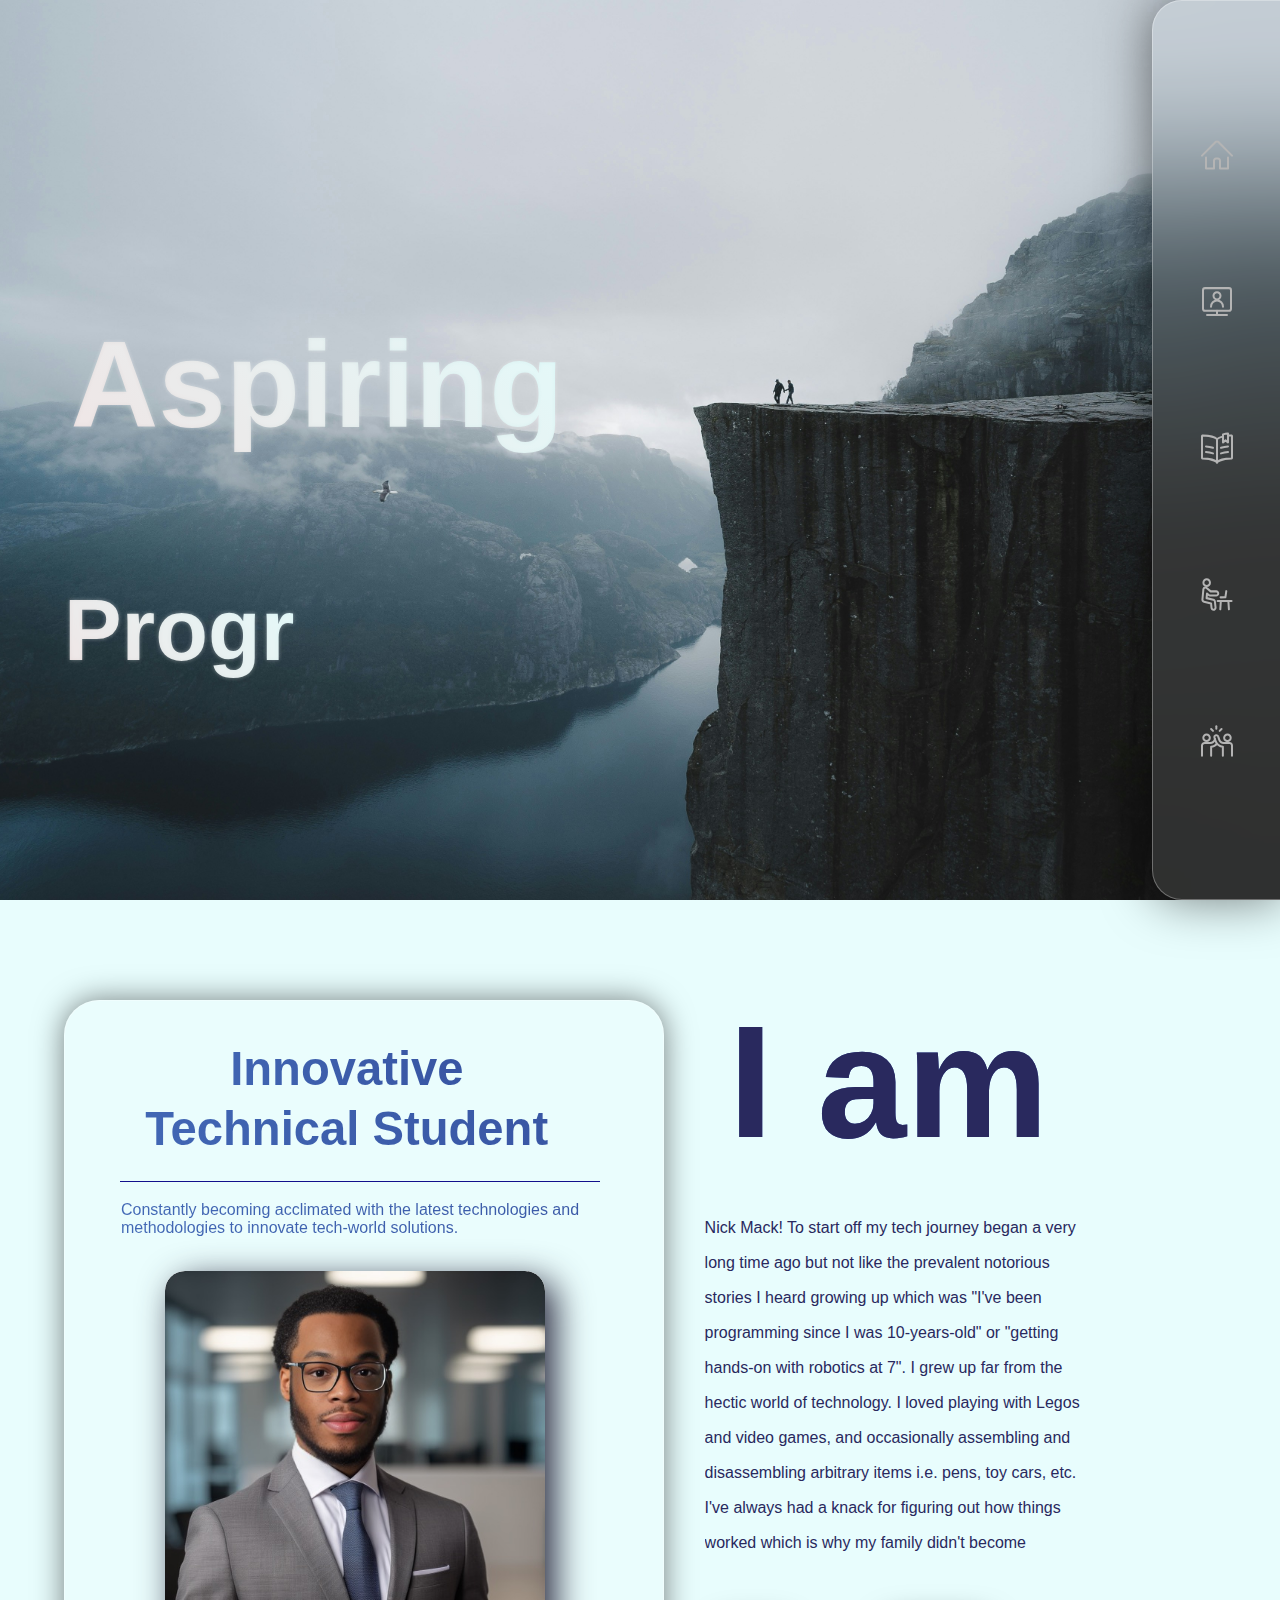
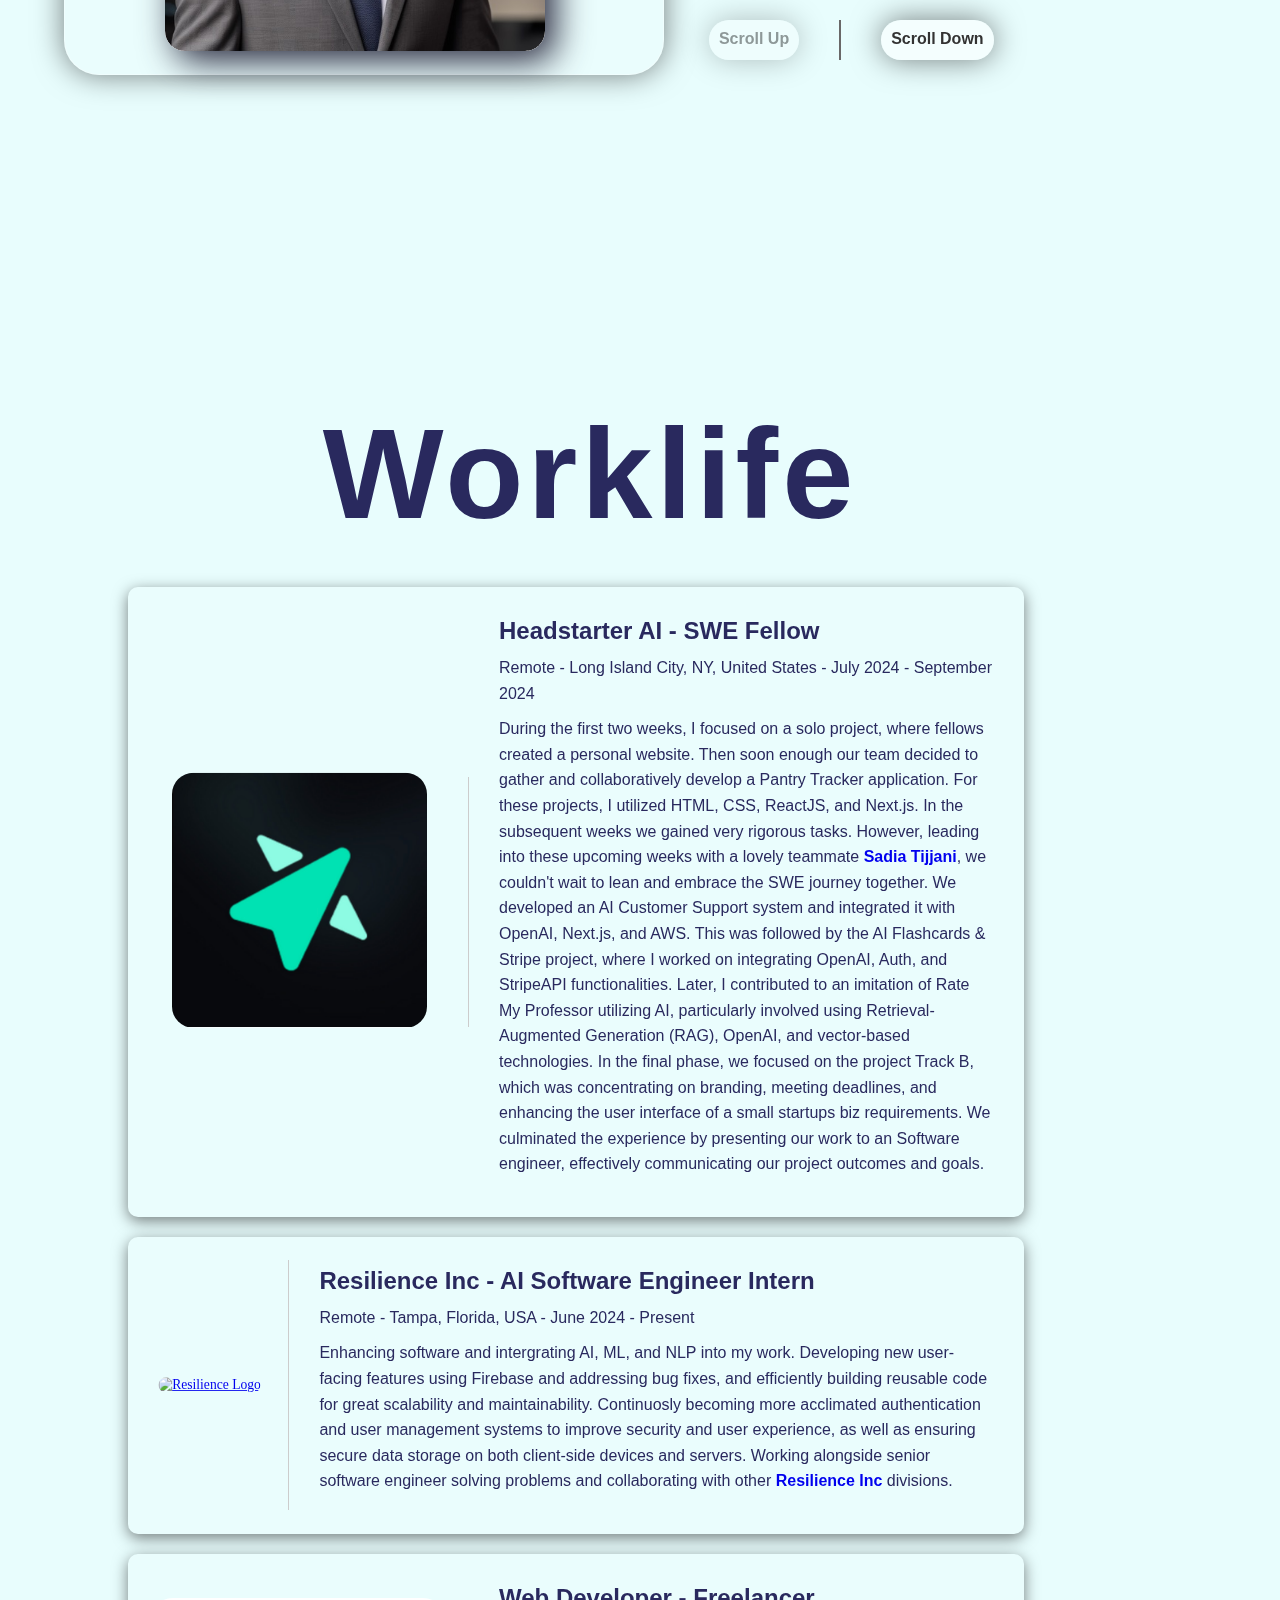
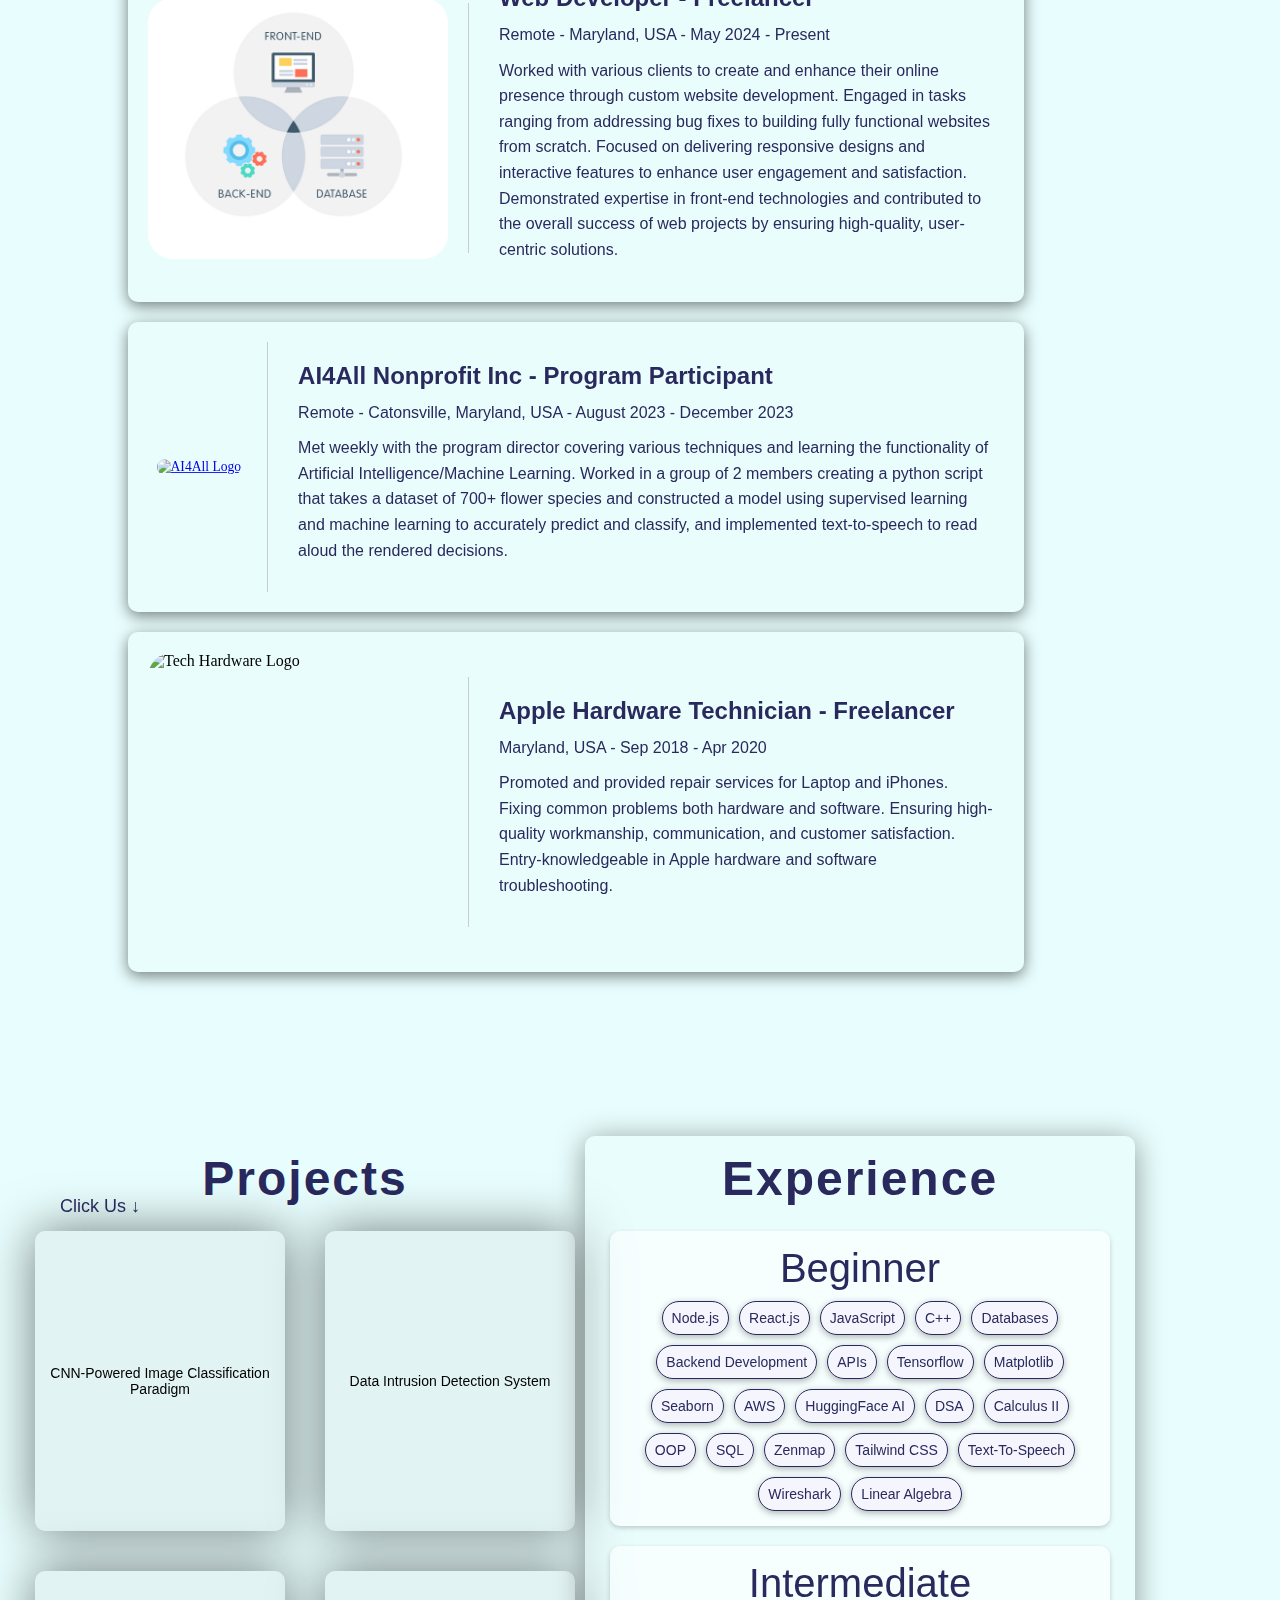
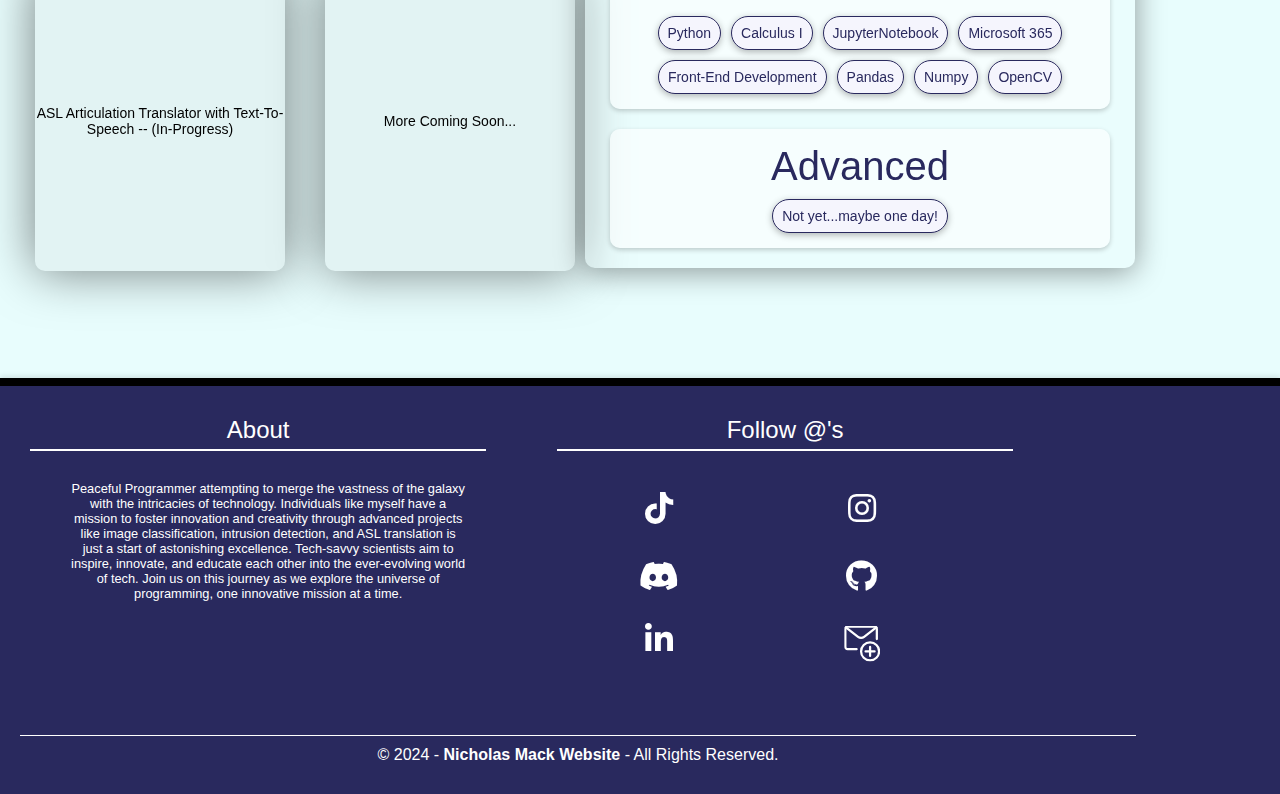
==== index.html @ 3bcc301d "Update index.html" ====
<!DOCTYPE html>
<html lang="en">
<head>
    <meta charset="UTF-8">
    <link rel="stylesheet" href="main.css">
    <link rel="stylesheet" href="https://cdnjs.cloudflare.com/ajax/libs/font-awesome/5.15.4/css/all.min.css">
    <title>Title</title>
</head>

<body>
<section class="sidebar">
    <div class="icon-container">
        <a href="#Sector-1">
            <img class="icon icon1" src="ImportIMGS/icons/Streamline-House.svg" alt="Home">
            <span class="icon-text">Home</span>
        </a>
    </div>
    <div class="icon-container">
        <a href="#Sector-2">
            <img class="icon icon1" src="ImportIMGS/icons/Streamline-About.svg" alt="About Me">
            <span class="icon-text">About Me</span>
        </a>
    </div>
    <div class="icon-container">
        <a href="#Sector-3">
            <img class="icon icon2" src="ImportIMGS/icons/Streamline-OpenBook.svg" alt="Worklife">
            <span class="icon-text">Worklife</span>
        </a>
    </div>
    <div class="icon-container">
        <a href="#Sector-4">
            <img class="icon icon3" src="ImportIMGS/icons/Streamline-Projects.svg" alt="Projects/Xperience">
            <span class="icon-text">Projects/Xperience</span>
        </a>
    </div>
    <div class="icon-container">
        <a href="#about-section">
            <img class="icon icon4" src="ImportIMGS/icons/Streamline-Workflow.svg" alt="Contact">
            <span class="icon-text">Contact</span>
        </a>
    </div>
</section>

<section id="Sector-1" class="sections">
    <p id="main-title-1">Aspiring</p>
    <div id="main-title">
        <p id="main-title-2"></p> <!-- Typing effect will be applied here -->
    </div>
</section>

<section id="Sector-2" class="sections">
    <div id="intro-content" class="content-part">
        <p id="intro-title" class="section-text">Innovative</p>
        <p id="sub-title" class="section-text">Technical Student</p>
        <div id="separator-line" class="separating"></div>
        <p id="intro-description" class="section-text">
            Constantly becoming acclimated with the latest technologies and methodologies to innovate tech-world solutions.
        </p>
        <div id="profile-container" class="profile">
            <img id="profile-pic" src="ImportIMGS/nickmack.jpeg" alt="Nick Mack">
            <p id="profile-note" class="profile-note">A sweetheart ☺️</p>
        </div>
    </div>

    <div id="personal-info" class="content-part">
        <p id="personal-intro" class="section-text">I am</p>
        <style>
            #adri { text-decoration: none; font-weight: bold }
        </style>
        <p id="detailedinfo" class="section-text">
            Nick Mack! To start off my tech journey began a very long time ago but not like
            the prevalent notorious stories I heard growing up which was "I've been programming since I was 10-years-old"
            or "getting hands-on with robotics at 7". I grew up far from the hectic world of technology. I loved playing with Legos and
            video games, and occasionally assembling and disassembling arbitrary items i.e. pens, toy cars, etc. I've always had a knack for
            figuring out how things worked which is why my family didn't become surprised as I chose to pursue this route. Especially
            cars, but never really considered pursuing a field that required immense brainpower.

            In addition to growing up, I preferred staying out of the spotlight. Life wasn't particularly hard, but being an outlier in society
            made me a target for occasional bullying, which definitely caused me to get further and further into this rabbit hole kind of.
            I definitely avoided public speaking and leadership roles as those are the biggest two I'm working myself through. Moreover, with that
            occurring, it didn't me but just find more comfort in staying unnoticed. This tendency to avoid uncomfortable situations hindered growth
            and kept me from speaking up.

            As I entered college, I found myself unsure of what major to choose. Soooo, I decided to test the waters with different stem fields and eventually
            stumbling upon a Computer Science class. The moment I saw coding, I was weirdly reminded of building with Legos and noticed how connected I was
            instead of boredom. The only difference was that instead of physical blocks, I was now working with lines of code in an IDE or terminal.
            It was like constructing intricate structures, but in a digital world.

            The more I delved into Computer Science, the more I just genuinely enjoyed it. However, I knew the fun wouldn't last forever. Immersing myself in this
            new environment meant preparing to be uncomfortable, surrounded by incredibly smart individuals and grappling with concepts I never thought I'd encounter.
            These topics were some of the hardest he had ever faced. About a year into my college journey, I met <a id="adri" href="https://www.linkedin.com/in/adrienbaumert/" target="_blank">Adrien Baumert</a>, a significant influence
            on my path. From the first day we met, he noticed my extremely doubtful way of thinking towards myself and helped me reform in the right direction. Adrien encouraged
            me to overcome my self-doubt, dismiss bad assumptions, and avoid dwelling on "what-ifs." One of Adrien's suggestions was for me to get on LinkedIn, as he knew that community would be heart-warming and welcoming to an
            individual of this background. Before this suggestion, I had barely heard of LinkedIn and had no interest in it. Adrien made him realize the importance of networking and connecting with others, both inside and outside the industry, for incredible
            opportunities and growth. I began to understand the value of stepping out of a comfort zone, realizing that being in uncomfortable situations, not always being the smartest one in the room, struggling with difficult concepts, and dealing with failure
            were all part of the journey, and soon enough I've learned to embrace these challenges instead of embarrassing them.

        </p>

        <div class="scroll-controls">
            <p id="scroll-up-control" class="scroll-indicator">Scroll Up</p>
            <div class="scroll-separator"></div>
            <p id="scroll-down-control" class="scroll-indicator">Scroll Down</p>
        </div>
    </div>
</section>

<section id="Sector-3" class="sections">
    <div class="work-subtitle">
        <h2>Worklife</h2>
    </div>
    <div class="experience-container">
        <div class="experience-item">
            <a href="https://www.linkedin.com/company/headstarterai/mycompany/" target="_blank"><img width="300" height="300" src="ImportIMGS/hsai.png" alt="Headstarter Logo" class="experience-image"></a>
            <div class="separator-line"></div>
            <div class="experience-details">
                <style>
                    #hsai-team { text-decoration: none; font-weight: bold; }
                    #resinc { text-decoration: none; font-weight: bold }
                </style>
                <h2>Headstarter AI - SWE Fellow</h2>
                <p><strong>Remote - Long Island City, NY, United States - July 2024 - September 2024</strong></p>
                <!--<p>As a Software Engineering fellow @ Headstarter AI, over 5 weeks (July 2024 - Sept 2024), I will be working on five AI related projects, aiming to scale up to great depths with my final project which is taking a small startup's current background and build it using biz requirements. This SWE opportunity enhanced my vision and potential, my very own personal brand, various interview prep skills, and importance of network and collaboration.</p>-->
                <p>During the first two weeks, I focused on a solo project, where fellows created a personal website. Then soon enough our team decided to gather and collaboratively develop a Pantry Tracker application. For these projects, I utilized HTML, CSS, ReactJS, and Next.js.
                    In the subsequent weeks we gained very rigorous tasks. However, leading into these upcoming weeks with a lovely teammate <a id="hsai-team"href="https://www.linkedin.com/in/sadiatijjani/" target="_blank">Sadia Tijjani</a>, we couldn't wait to lean and embrace the SWE journey together. We developed an AI Customer Support system and integrated it with OpenAI, Next.js, and AWS. This was followed by the AI Flashcards & Stripe project, where I worked on integrating OpenAI, Auth, and StripeAPI functionalities.
                    Later, I contributed to an imitation of Rate My Professor utilizing AI, particularly involved using Retrieval-Augmented Generation (RAG), OpenAI, and vector-based technologies.
                    In the final phase, we focused on the project Track B, which was concentrating on branding, meeting deadlines, and enhancing the user interface of a small startups biz requirements. We culminated the experience by presenting our work to an Software engineer, effectively communicating our project outcomes and goals.</p>
            </div>
        </div>

        <div class="experience-item">
            <a href="https://www.linkedin.com/company/selprograms/mycompany/"><img width="300" height="300" src="https://media.licdn.com/dms/image/C560BAQE25j-EefCJdA/company-logo_200_200/0/1630654000904/selprograms_logo?e=2147483647&v=beta&t=3GisGUrUTJwsknGb0YM03eNC0aE_RH0K9EN7LTks5BI" alt="Resilience Logo" class="experience-image"></a>
            <div class="separator-line"></div>
            <div class="experience-details">
                <h2>Resilience Inc - AI Software Engineer Intern</h2>
                <p><strong>Remote - Tampa, Florida, USA - June 2024 - Present</strong></p>
                <p>Enhancing software and intergrating AI, ML, and NLP into my work. Developing new user-facing
                    features using Firebase and addressing bug fixes, and efficiently building reusable code for great
                    scalability and maintainability. Continuosly becoming more acclimated authentication and user management
                    systems to improve security and user experience, as well as ensuring secure data storage on both
                    client-side devices and servers. Working alongside senior software engineer solving problems and collaborating
                    with other <a id="resinc"href="https://www.linkedin.com/company/selprograms/mycompany/" target="_blank">Resilience Inc</a> divisions.
                </p>

            </div>
        </div>

        <div class="experience-item">
            <img width="300" height="300" src="ImportIMGS/backend.png" alt="Freelance Web Developer Logo" class="experience-image">
            <div class="separator-line"></div>
            <div class="experience-details">
                <h2>Web Developer - Freelancer</h2>
                <p><strong>Remote - Maryland, USA - May 2024 - Present</strong></p>
                <p>Worked with various clients to create and enhance their online presence through custom website development.
                    Engaged in tasks ranging from addressing bug fixes to building fully functional websites from scratch.
                    Focused on delivering responsive designs and interactive features to enhance user engagement and satisfaction.
                    Demonstrated expertise in front-end technologies and contributed to the overall success of web projects by ensuring
                    high-quality, user-centric solutions.
                </p>
            </div>
        </div>

        <div class="experience-item">
            <a href="https://ai-4-all.org" target="_blank"><img width="300" height="300" src="https://cdn.filestackcontent.com/resize=width:600,height:315,fit:max/quality=value:90/1tIALmlJTpab7D6jw4z8" alt="AI4All Logo" class="experience-image"></a>
            <div class="separator-line"></div>
            <div class="experience-details">
                <h2>AI4All Nonprofit Inc - Program Participant </h2>
                <p><strong>Remote - Catonsville, Maryland, USA - August 2023 - December 2023</strong></p>
                <p>Met weekly with the program director covering various techniques and learning the functionality
                    of Artificial Intelligence/Machine Learning. Worked in a group of 2 members creating a python
                    script that takes a dataset of 700+ flower species and constructed a model using supervised learning
                    and machine learning to accurately predict and classify, and implemented text-to-speech to read aloud
                    the rendered decisions.
                </p>
            </div>
        </div>

        <div class="experience-item">
            <img width="300" height="300" src="https://ih1.redbubble.net/image.5176323382.1904/raf,360x360,075,t,fafafa:ca443f4786.jpg" alt="Tech Hardware Logo" class="experience-image">
            <div class="separator-line"></div>
            <div class="experience-details">
                <h2>Apple Hardware Technician - Freelancer</h2>
                <p><strong>Maryland, USA - Sep 2018 - Apr 2020</strong></p>
                <p>Promoted and provided repair services for Laptop and iPhones. Fixing common problems both hardware and software.
                    Ensuring high-quality workmanship, communication, and customer satisfaction. Entry-knowledgeable
                    in Apple hardware and software troubleshooting.</p>
            </div>
        </div>
    </div>
</section>


<section id="Sector-4" class="sections">
    <div class="card-wrapper">
        <h1 id="h1-pro">Projects</h1>
        <div id="card-grid"></div>
    </div>

    <div class="click-me">
        <span>Click Us</span>
        <span class="arrow">↓</span>
    </div>

    <div class="Xpire-container">
        <h1 id="h1-xp">Experience</h1>
        <div class="Xpire-section" id="beginner-section">
            <h2>Beginner</h2>
            <div class="Xpire-tags">
                <div class="tag">Node.js</div>
                <div class="tag">React.js</div>
                <div class="tag">JavaScript</div>
                <div class="tag">C++</div>
                <div class="tag">Databases</div>
                <div class="tag">Backend Development</div>
                <div class="tag">APIs</div>
                <div class="tag">Tensorflow</div>
                <div class="tag">Matplotlib</div>
                <div class="tag">Seaborn</div>
                <div class="tag">AWS</div>
                <div class="tag">HuggingFace AI</div>
                <div class="tag">DSA</div>
                <div class="tag">Calculus II</div>
                <div class="tag">OOP</div>
                <div class="tag">SQL</div>
                <div class="tag">Zenmap</div>
                <div class="tag">Tailwind CSS</div>
                <div class="tag">Text-To-Speech</div>
                <div class="tag">Wireshark</div>
                <div class="tag">Linear Algebra</div>
            </div>
        </div>
        <!--<div class="divider"></div>-->
        <div class="Xpire-section" id="intermediate-section">
            <h2>Intermediate</h2>
            <div class="Xpire-tags">
                <div class="tag">Python</div>
                <div class="tag">Calculus I</div>
                <div class="tag">JupyterNotebook</div>
                <div class="tag">Microsoft 365</div>
                <div class="tag">Front-End Development</div>
                <div class="tag">Pandas</div>
                <div class="tag">Numpy</div>
                <div class="tag">OpenCV</div>



            </div>
        </div>
        <!--<div class="divider"></div>-->
        <div class="Xpire-section" id="advanced-section">
            <h2>Advanced</h2>
            <div class="Xpire-tags">
                <div class="tag">Not yet...maybe one day!</div>
            </div>
        </div>
    </div>
</section>


<footer class="footer">
    <div class="footer-content">
        <div class="footer-section">
            <h2>About</h2>
            <p id="about-section">Peaceful Programmer attempting to merge the vastness of the
                galaxy with the intricacies of technology. Individuals like myself have a mission
                to foster innovation and creativity through advanced projects like image classification,
                intrusion detection, and ASL translation is just a start of astonishing excellence.
                Tech-savvy scientists aim to inspire, innovate, and educate each other into the ever-evolving world of tech.
                Join us on this journey as we explore the universe of programming, one innovative mission
                at a time.
            </p>
        </div>

        <div class="footer-section">
            <h2>Follow @'s</h2>
            <div class="social-links">
                <a href="#"><i class="fab fa-tiktok"></i></a>
                <a href="#"><i class="fab fa-instagram"></i></a>
                <a href="#"><i class="fab fa-discord"></i></a>
                <a href="https://github.com/nicantmac" target="_blank"><i class="fab fa-github"></i></a>
                <a href="https://www.linkedin.com/in/nicholasmack972/" target="_blank"><i class="fab fa-linkedin-in"></i></a>
                <a id="mailer" href="mailto:theconventional3@gmail.com"><img src="ImportIMGS/icons/Streamline-Email.svg"></a>
            </div>
        </div>
    </div>
    <div class="footer-bottom">
        <p>&copy; 2024 - <strong>Nicholas Mack Website</strong> - All Rights Reserved.</p>
    </div>
</footer>

<script src="main.js"></script>
</body>
</html>
---- main.css ----
* {
    box-sizing: border-box;
    margin: 0;
    padding: 0;
}

html {
    scroll-behavior: smooth;
}

body {
    background: #e8fdfd; /* Background color */
}

.sidebar {
    position: fixed;
    right: -2px;
    top: 0;
    width: 130px;
    height: 100%;
    background: rgba(255, 255, 255, 0.1);
    border-top-left-radius: 30px;
    border-bottom-left-radius: 30px;
    box-shadow: 0 0 50px rgba(0, 0, 0, 0.5);
    backdrop-filter: blur(80px);
    -webkit-backdrop-filter: blur(80px);
    border: 1px solid rgba(255, 255, 255, 0.3);
    display: flex;
    flex-direction: column;
    align-items: center;
    justify-content: center;
    padding: 20px 0;
    gap: 70px;
    z-index: 10;
}

.icon-container {
    position: relative;
    width: 100%;
    display: flex;
    flex-direction: column;
    align-items: center;
    margin: 20px 0;
    cursor: pointer;
    z-index: 10;

}

.icon {
    width: 1.35em; /* Increased size of the icons */
    font-size: 24px;
    transition: transform 0.3s;
    z-index: 10;
    filter: invert(100%) sepia(0%) saturate(0%) hue-rotate(180deg) brightness(70%) contrast(102%);
}

.icon-text {
    position: absolute;
    top: 100%;
    left: 50%;
    transform: translateX(-50%);
    font-size: 0.9em;
    color: #c9bebe;
    font-family: "Avenir Next", sans-serif;
    opacity: 0;
    visibility: hidden;
    transition: opacity 0.3s, visibility 0.3s, transform 0.3s;
    z-index: 10;

}

.icon-container:hover .icon {
    transform: translateY(-10px);
    z-index: 10;
}

.icon-container:hover .icon-text {
    opacity: 1;
    z-index: 10;
    visibility: visible;
    transform: translateX(-50%) translateY(10px);
    text-shadow: 0 0 10px white;
}

#Sector-1 {
    background: url('ImportIMGS/valdemaras-d-khbjgGAerPU-unsplash.jpg') no-repeat center center/cover;
    height: 100vh;
    position: relative;
    z-index: -2;
}

#main-title {
    display: flex;
    flex-direction: column;
    align-items: flex-start; /* Align items to the left */
    position: absolute;
    top: 70%; /* Position to the middle of the screen vertically */
    left: 5%; /* Position near the left side of the screen */
    transform: translateY(-50%); /* Adjust to center vertically */
}

#main-title-1 {
    font-size: calc(7vw + 2em); /* Adjust font size for responsiveness */
    position: absolute;
    left: 5.5%;
    top: 35%;
}

#main-title-2 {
    font-size: calc(5.5vw + 1em); /* Adjust font size for responsiveness */
}

#main-title-1, #main-title-2 {
    display: grid;
    justify-content: center;
    align-items: center;
    font-family: "Avenir Next", sans-serif;
    font-weight: bolder;
    text-shadow: 0 0 4px rgba(255, 255, 255, 0.2), 0 0 4px rgba(255, 255, 255, 0.2);
    background: linear-gradient(45deg, #e7d8d8, #d5f8f8);
    -webkit-background-clip: text;
    color: transparent;
}

@media (max-width: 768px) {
    #main-title-1 {
        font-size: calc(3.5vw + 1.5em); /* Adjust font size for responsiveness */
    }

    #main-title-2 {
        font-size: calc(2vw + 0.8em); /* Adjust font size for responsiveness */
    }
}

@media (max-width: 480px) {
    #main-title-1 {
        font-size: calc(3vw + 1em); /* Adjust font size for responsiveness */
    }

    #main-title-2 {
        font-size: calc(1.5vw + 0.6em); /* Adjust font size for responsiveness */
    }
}





#Sector-2 {
    position: relative;
    height: 100vh;
    margin-bottom: 80px;
}

#intro-content {
    position: absolute;
    width: 600px;
    height: 675px;
    top: 100px;
    left: 5%;
    background: rgba(255, 255, 255, 0.1);
    border-radius: 35px;
    box-shadow: 0 0 30px rgba(0, 0, 0, 0.5);
    backdrop-filter: blur(10px);
    -webkit-backdrop-filter: blur(10px);
    border: 1px solid rgba(255, 255, 255, 0.3);
    color: #333;
    z-index: 4;
}

.content-part {
    position: relative;
}

.section-text {
    font-family: 'Avenir Next', sans-serif;
}

#intro-title, #sub-title, #intro-description, #personal-intro {
    background: linear-gradient(75deg, #436ab7, #0e0657);
    -webkit-background-clip: text;
    color: transparent;
    background-size: 600% 600%;
    animation: gradientAnimation 2s infinite alternate-reverse;
}

#intro-title {
    position: absolute;
    left: 3.5em;
    top: 40px;
    font-size: 2.95em;
    font-weight: bold;
    z-index: 7;
}

.separating {
    position: absolute;
    height: 1px;
    background-color: #12108c;
    border: none;
    margin: 20px 0;
    top: 160px;
    left: 55px;
    width: 480px;
}

#sub-title {
    position: absolute;
    left: 1.7em;
    top: 100px;
    font-size: 2.95em;
    font-weight: bold;
    z-index: 7;
}

#intro-description {
    position: absolute;
    left: 3.5em;
    top: 200px;
    width: 500px;
    font-size: 1em;
    font-weight: normal;
    z-index: 7;
}

@keyframes gradientAnimation {
    0% { background-position: 0% 50%; }
    50% { background-position: 100% 50%; }
    100% { background-position: 0% 50%; }
}

#profile-container {
    position: absolute;
    top: 280px;
    left: 100px;
    width: 380px;
    height: 380px;
    z-index: 7;
    border-radius: 20px;
    transform: translateY(-10px);
    box-shadow: 10px 10px 35px rgb(40, 40, 61);
    background-color: #f0f0f0;
    overflow: hidden;
}

#profile-pic {
    width: 100%;
    height: 100%;
    border-radius: 20px;
}

#profile-note {
    position: absolute;
    bottom: -60px;
    left: 50px;
    width: 90px;
    z-index: 8;
    font-size: .50em;
    font-family: "Avenir Next", sans-serif;
    transition: bottom 0.3s ease;
    border-radius: 30px;
    color: black;
    text-shadow: 0 0 10px ghostwhite;
    background-color: rgba(255, 255, 255, 0.4);
    padding: 10px;
}

#profile-container:hover #profile-note {
    bottom: 50px;
}

.typing-text {
    font-size: 2em;
    color: #333;
}

#personal-info {
    position: relative;
    top: 90px;
    right: 13%;
}

#personal-intro {
    position: absolute;
    top: 0px;
    right: 65px;
    font-weight: bolder;
    font-family: "Avenir Next", sans-serif;
    font-size: 12.5vw;
    color: #29295e;
}

#detailedinfo {
    position: absolute;
    width: 30%;
    height: 28vw;
    justify-content: center;
    right: 25px;
    top: 220px;
    color: #29295e;
    line-height: 35px;
    border-radius: 5px;
    box-sizing: border-box;
    overflow-y: scroll;
}
.scroll-control {
    position: absolute;
    display: none; /* Initially hidden */
    padding: 10px;
    background-color: #29295e;
    color: #fff;
    border-radius: 5px;
    cursor: pointer;
}

.scroll-controls {
    position: absolute;
    bottom: -670px;
    right: 120px;
    display: flex;
    gap: 40px;
}

.scroll-indicator {
    padding: 10px;
    font-family: "Avenir Next", sans-serif;
    font-weight: bolder;
    background: rgba(255, 255, 255, 0.5);
    border-radius: 35px;
    box-shadow: 0 0 30px rgba(0, 0, 0, 0.5);
    backdrop-filter: blur(10px);
    color: #333;
    opacity: 0.5; /* Default faded state */
    transition: opacity 0.3s ease; /* Smooth transition for fading */
    cursor: pointer;
}

.scroll-indicator.active {
    opacity: 1; /* Fully visible when active */
}

.scroll-separator {
    width: 2px; /* Line thickness */
    height: 40px; /* Adjust based on your design */
    background-color: #696868; /* Line color */
}






/* Big Subtitle */
.work-subtitle {
    text-align: center; /* Center align the subtitle */
    margin-bottom: 40px; /* Space below the subtitle */
}

.work-subtitle h2 {
    font-size: 10vw; /* Adjust font size */
    letter-spacing: 4px;
    margin-right: 100px;
    color: #29295e; /* Subtitle color */
    font-weight: bolder; /* Make the subtitle bold */
    font-family: "Avenir Next", sans-serif; /* Font family */
    /* Remove default margin */
}

#Sector-3 {
    position: relative; /* Make sure it's relative to its normal position */
    margin-top: 200px; /* Add space from previous section, adjust as needed */
}

.experience-container {
    position: relative; /* Adjust positioning based on container needs */
    width: 80vw;
    right: 5vw;
    max-width: 1200px;
    margin: 0 auto; /* Center container */
}

.experience-item {
    display: flex;
    align-items: center;
    width: 70vw;
    margin: 20px auto; /* Center items and add spacing */
    padding: 20px;
    border-radius: 10px;
    background: rgba(255, 255, 255, 0.1); /* Frosted glass effect */
    backdrop-filter: blur(10px);
    box-shadow: 0 4px 15px rgba(0, 0, 0, 0.5);
}

.experience-image {
    height: auto;
    border-radius: 25px;
    margin-right: 20px; /* Space between image and separator line */
}

.separator-line {
    width: 1px;
    height: 250px;
    background-color: #ccc;
    margin-right: 20px; /* Space between separator line and text */
}

.experience-details {
    flex: 1;
    padding: 10px;
    color: #29295e;
}

.experience-details h2 {
    margin-top: 0;
    font-size: 24px;
    color: #29295e;
    font-weight: bolder;
    font-family: "Avenir Next", sans-serif;
}

.experience-details p {
    margin: 10px 0;
    line-height: 1.6;
    font-weight: normal;
    font-family: "Avenir Next", sans-serif;
}

.experience-details p strong {
    color: #29295e;
    font-weight: normal;
    font-family: "Avenir Next", sans-serif;
}

.experience-item a{
    transform: scale(.85)
}







/* General section styling */
#Sector-4 {
    margin-top: 9em;
    display: flex; /* Use flexbox to align child elements side by side */
    justify-content: center; /* Center horizontally */
    align-items: flex-start; /* Align items to the top */
    gap: 20px; /* Space between the sections */
    padding: 20px; /* Add padding around the section */
    background: #e8fdfd; /* Background color for the section */
}


.card-wrapper {
    position: absolute;
    left: 15px;
    max-width: 900px;
    margin: 20px 0;
    padding: 20px;
    text-align: center;
}

/* Positioning for card-wrapper heading */
.card-wrapper h1 {
    font-size: 3em;
    font-family: "Avenir Next", sans-serif;
    letter-spacing: 2px;
    position: relative;
    top: -25px; /* Adjust to move header up or down */
    margin: 0;
    color: #29295e;
}

/* Positioning for Xpire-container heading */
.Xpire-container > h1 {
    font-size: 3em;
    letter-spacing: 2px;
    font-family: "Avenir Next", sans-serif;
    position: relative;
    top: -5px; /* Adjust to move header up or down */
    margin: 0;
    color: #29295e;
}

.Xpire-section > h2 {
    font-size: 2.5em;
    font-weight: normal;
    font-family: "Avenir Next", sans-serif;
    color: #29295e;
}

h1 {
    font-weight: bold;
    font-family: "Avenir Next", sans-serif;
    font-size: 2.5em;
    margin-bottom: 20px;
    color: #333;
}

#card-grid {
    display: grid;
    grid-template-columns: repeat(2, 1fr); /* Creates a 2x2 grid */
    gap: 40px; /* Adjust gap between cards */
    justify-content: center;
    align-items: center;
}

.click-me {
    margin-left: 40px;
    margin-top: 60px;
    z-index: 100;
    display: flex;
    align-items: center;
    font-family: "Avenir Next", sans-serif;
    font-size: 18px;
    color: #29295e;
}

.arrow {
    margin-left: 5px;
    animation: upDown 5.5ms ease-in-out infinite;
}

@keyframes upDown {
    0%, 100% {
        transform: translateY(0);
    }
    50% {
        transform: translateY(-5px);
    }
}

.card-container {
    position: relative;
    width: 250px;
    height: 300px;
    perspective: 130px;
}


.card-content {
    position: absolute;
    width: 100%;
    height: 100%;
    transition: transform 0.8s;
    transform-style: preserve-3d;
    cursor: pointer;
}

.card-flipped .card-content {
    transform: translateX(10px) translateY(-4.7px) scale(1) rotateY(180deg); /* Flips the card */
}

.card-face {
    position: absolute;
    width: 100%;
    height: 100%;
    backface-visibility: hidden;
    border-radius: 10px;
    cursor: grab;
}


.card-front, .card-back {
    display: flex;
    align-items: center;
    justify-content: center;
    font-weight: normal;
    font-size: 14px;
    font-family: "Avenir Next", sans-serif;
    box-shadow: 0 0 50px rgba(0, 0, 0, 0.5);
}

.card-front {
    background: #e2f3f3;
}

.card-back {
    background: #29295e;
    color: #fff;
    transform: rotateY(180deg); /* Ensures the back is hidden initially */
    padding: 20px;
}


.Xpire-container {
    display: flex;
    position: relative;
    right: -150px;
    flex-direction: column; /* Ensures sections stack vertically */
    justify-content: center;
    align-items: center;
    background: rgba(255, 255, 255, 0.1); /* Semi-transparent background */
    width: 550px; /* Adjusted width to fit more content */
    margin: 0 auto;
    border-radius: 10px;
    padding: 20px;
    box-shadow: 0 4px 30px rgba(0, 0, 0, 0.4); /* Shadow for 3D effect */
    backdrop-filter: blur(10px); /* Frosted glass effect */
    gap: 20px; /* Space between sections */
}

.Xpire-section {
    text-align: center;
    padding: 15px;
    border-radius: 10px;
    background: rgba(255, 255, 255, 0.5); /* Semi-transparent background for each section */
    backdrop-filter: blur(5px); /* Frosted glass effect for sections */
    box-shadow: 0 2px 5px rgba(0, 0, 0, 0.2); /* Shadow for depth */
    width: 500px;

}

.Xpire-tags {
    margin-top: 10px;
    display: flex;
    flex-wrap: wrap; /* Allow tags to wrap to the next line */
    gap: 10px; /* Space between tags */
    justify-content: center; /* Center tags horizontally */
}

.tag {
    display: inline-block;
    background: rgb(245, 245, 253); /* Semi-transparent background for tags */
    border-radius: 50px;
    padding: 8px 9px;
    border: 1px solid #29295e;
    box-shadow: 0 2px 7px rgba(0, 0, 0, 0.3); /* Shadow for 3D effect */
    color: #29295e;
    font-size: 14px;
    font-weight: normal;
    font-family: "Avenir Next", sans-serif;
    backdrop-filter: blur(50px); /* Frosted glass effect for tags */
}






/* General footer styling */
.footer {
    border-top: 8px solid black;
    background-color: #29295e; /* Adjust color as needed */
    color: #fff;
    padding: 20px;
    position: relative;
    bottom: -7vw;
    width: 100%;
    text-align: center;
    box-shadow: 0 -2px 5px rgba(0, 0, 0, 0.1);
}

.footer-content {
    display: flex;
    flex-wrap: wrap;
    justify-content: space-around;
    padding-bottom: 20px;
    width: 85%;
}

.footer-section {
    flex: 1 1 200px; /* Grow and shrink, with a base width of 200px */
    margin: 10px;
}

.footer-section h2 {
    margin-top: 0;
    border-bottom: 2px solid #fff;
    padding-bottom: 5px;
    width: 90%;
    color: #fff;
    font-weight: normal;
    font-family: "Avenir Next", sans-serif;
}

#about-section {
    font-weight: lighter;
    font-family: "Avenir Next", sans-serif;
    padding-top: 20px;
    font-size: 1vw;
}

.footer-section p, .footer-section ul {
    width: 90%;
    margin: 10px;
    padding: 30px;
    list-style: none;
    font-family: "Avenir Next", sans-serif;
}

.footer-section a {
    margin-right: 50px;
    transform: scale(2);
    color: #fff;
    text-decoration: none;
    display: grid;
    grid-template-columns: repeat(2, 1fr); /* Two columns */
    gap: 20px;
}

.footer-section a:hover {
    text-decoration: underline;
}

.social-links {
    display: grid; /* Use grid layout */
    grid-template-columns: repeat(2, 1fr); /* Two columns */
    gap: 50px; /* Space between items */
    justify-content: center; /* Center the grid within the container */
    padding: 50px;
    width: 90%;
}

.social-links li {
    margin: 0; /* Remove margin to keep the layout tight */
}

.social-links a {
    display: inline-block; /* Ensure links are block-level for styling */
    transform: scale(2);
    text-decoration: none;
    color: #fff; /* Ensure text color is consistent */
    transition: all ease 0.3s;
}

/* Optional: Add hover effect for links */
.social-links a:hover {
    text-decoration: underline;
    text-shadow: 0 0 15px white;
    transform: scale(2.45);
}

#mailer {
    transform: scale(1.5) translateY(-3px);
    filter: invert(100%) sepia(0%) saturate(0%) hue-rotate(180deg) brightness(105%) contrast(102%);
}

#mailer a:hover {
    text-shadow: 0 0 55px white;
}

.footer-bottom {
    border-top: 1.5px solid white;
    padding: 10px;
    width: 90%;
    margin-top: -10px;
    font-family: "Avenir Next", sans-serif;
}
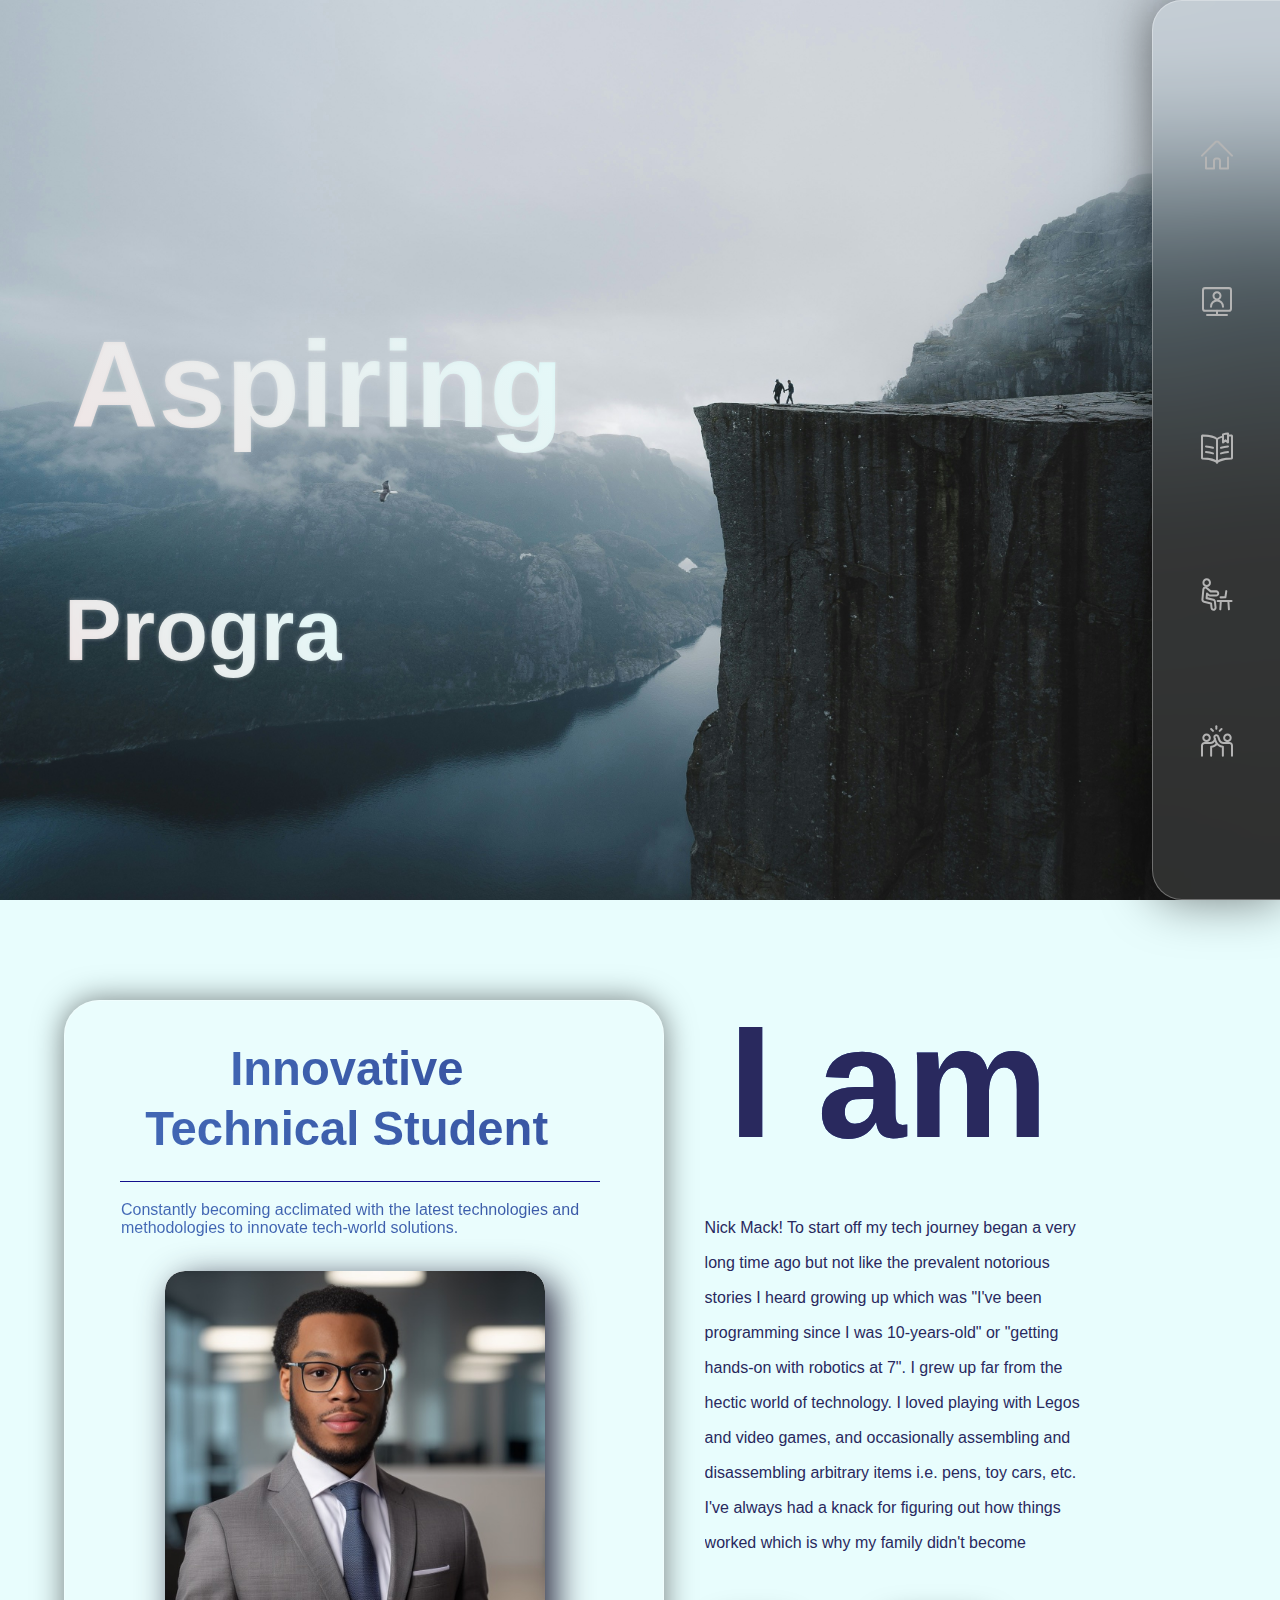
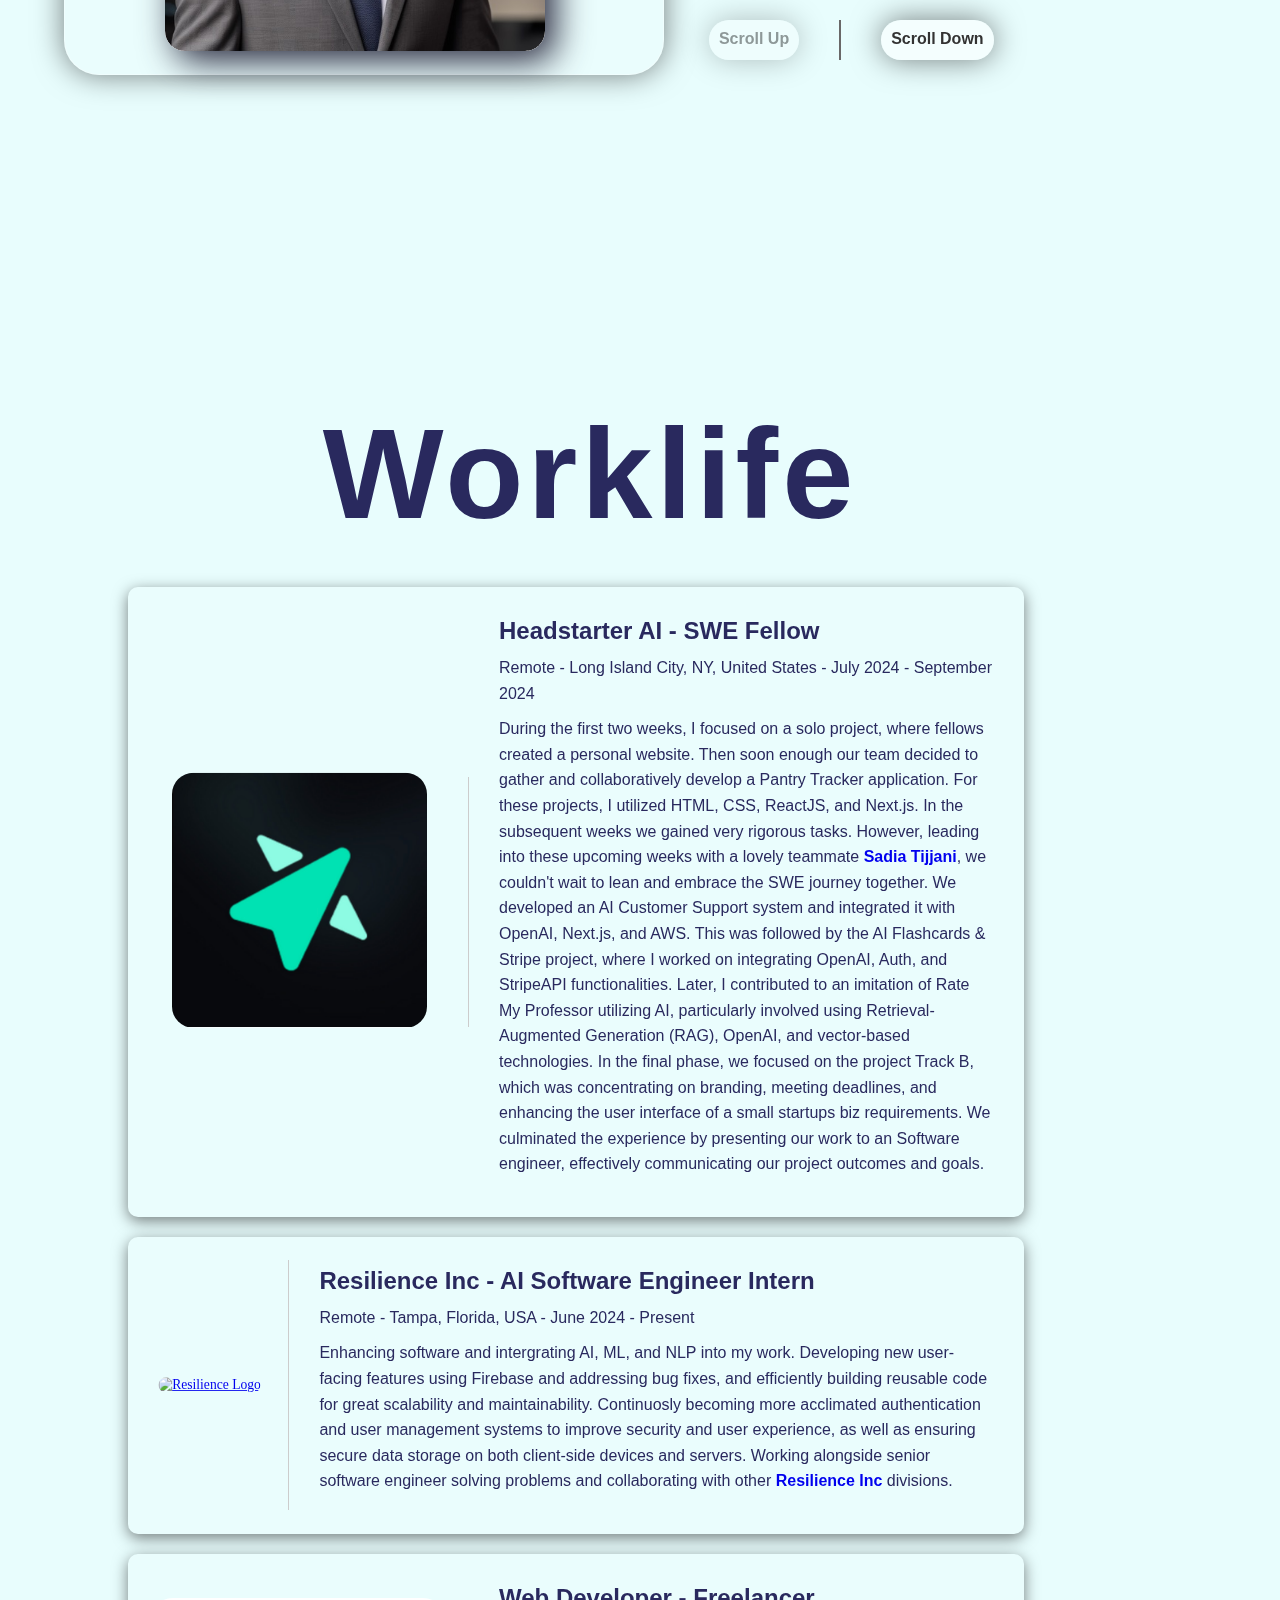
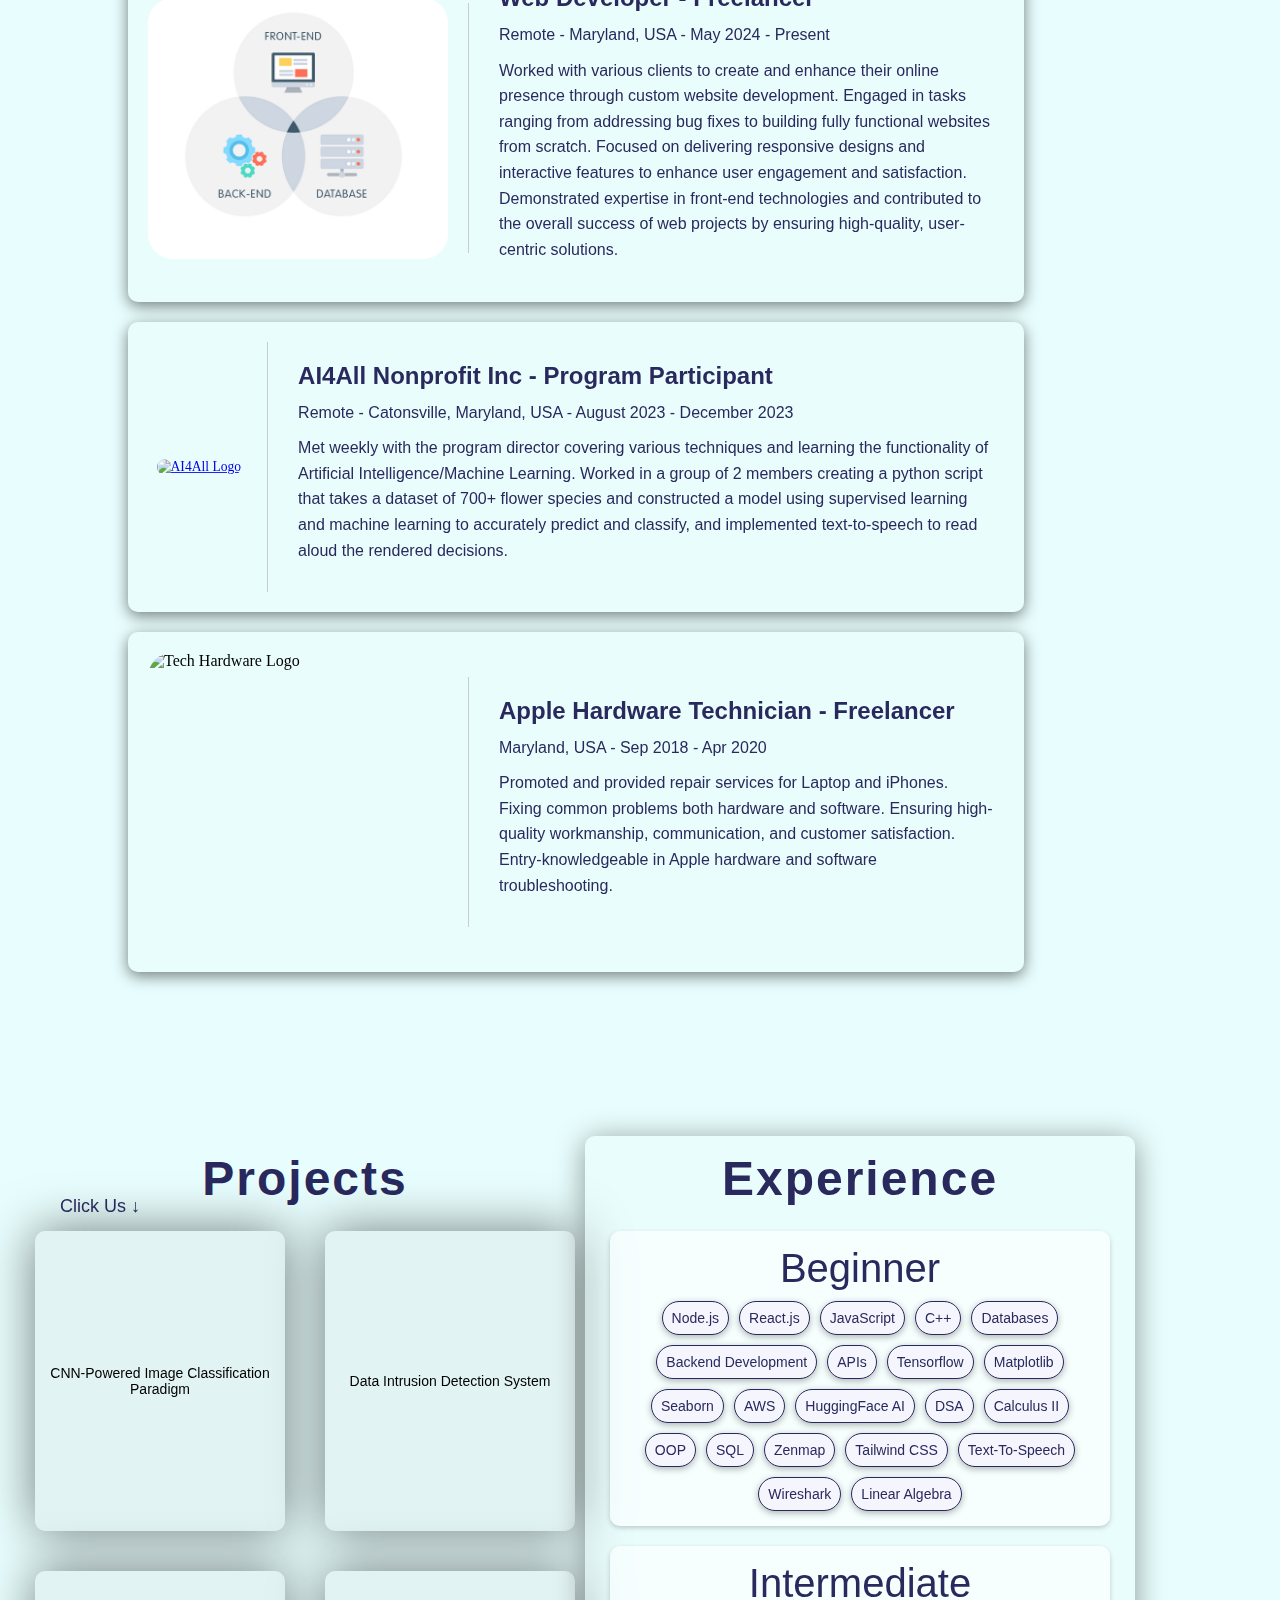
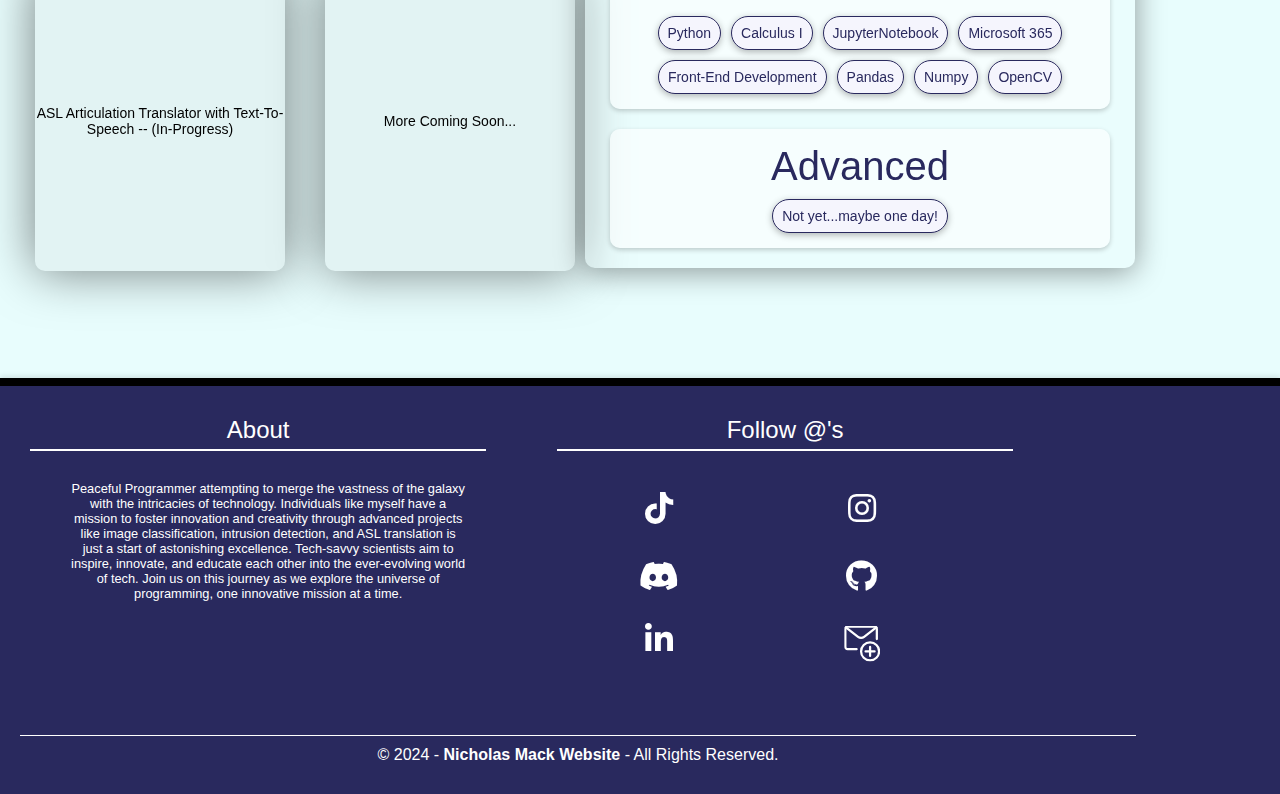
==== commit 05250555: "Update index.html" ====
--- a/index.html
+++ b/index.html
@@ -3,6 +3,7 @@
 <head>
     <meta charset="UTF-8">
     <link rel="stylesheet" href="main.css">
+    <link rel="icon" href="Unknown_pic.png" type="image/x-icon">
     <link rel="stylesheet" href="https://cdnjs.cloudflare.com/ajax/libs/font-awesome/5.15.4/css/all.min.css">
     <title>Title</title>
 </head>
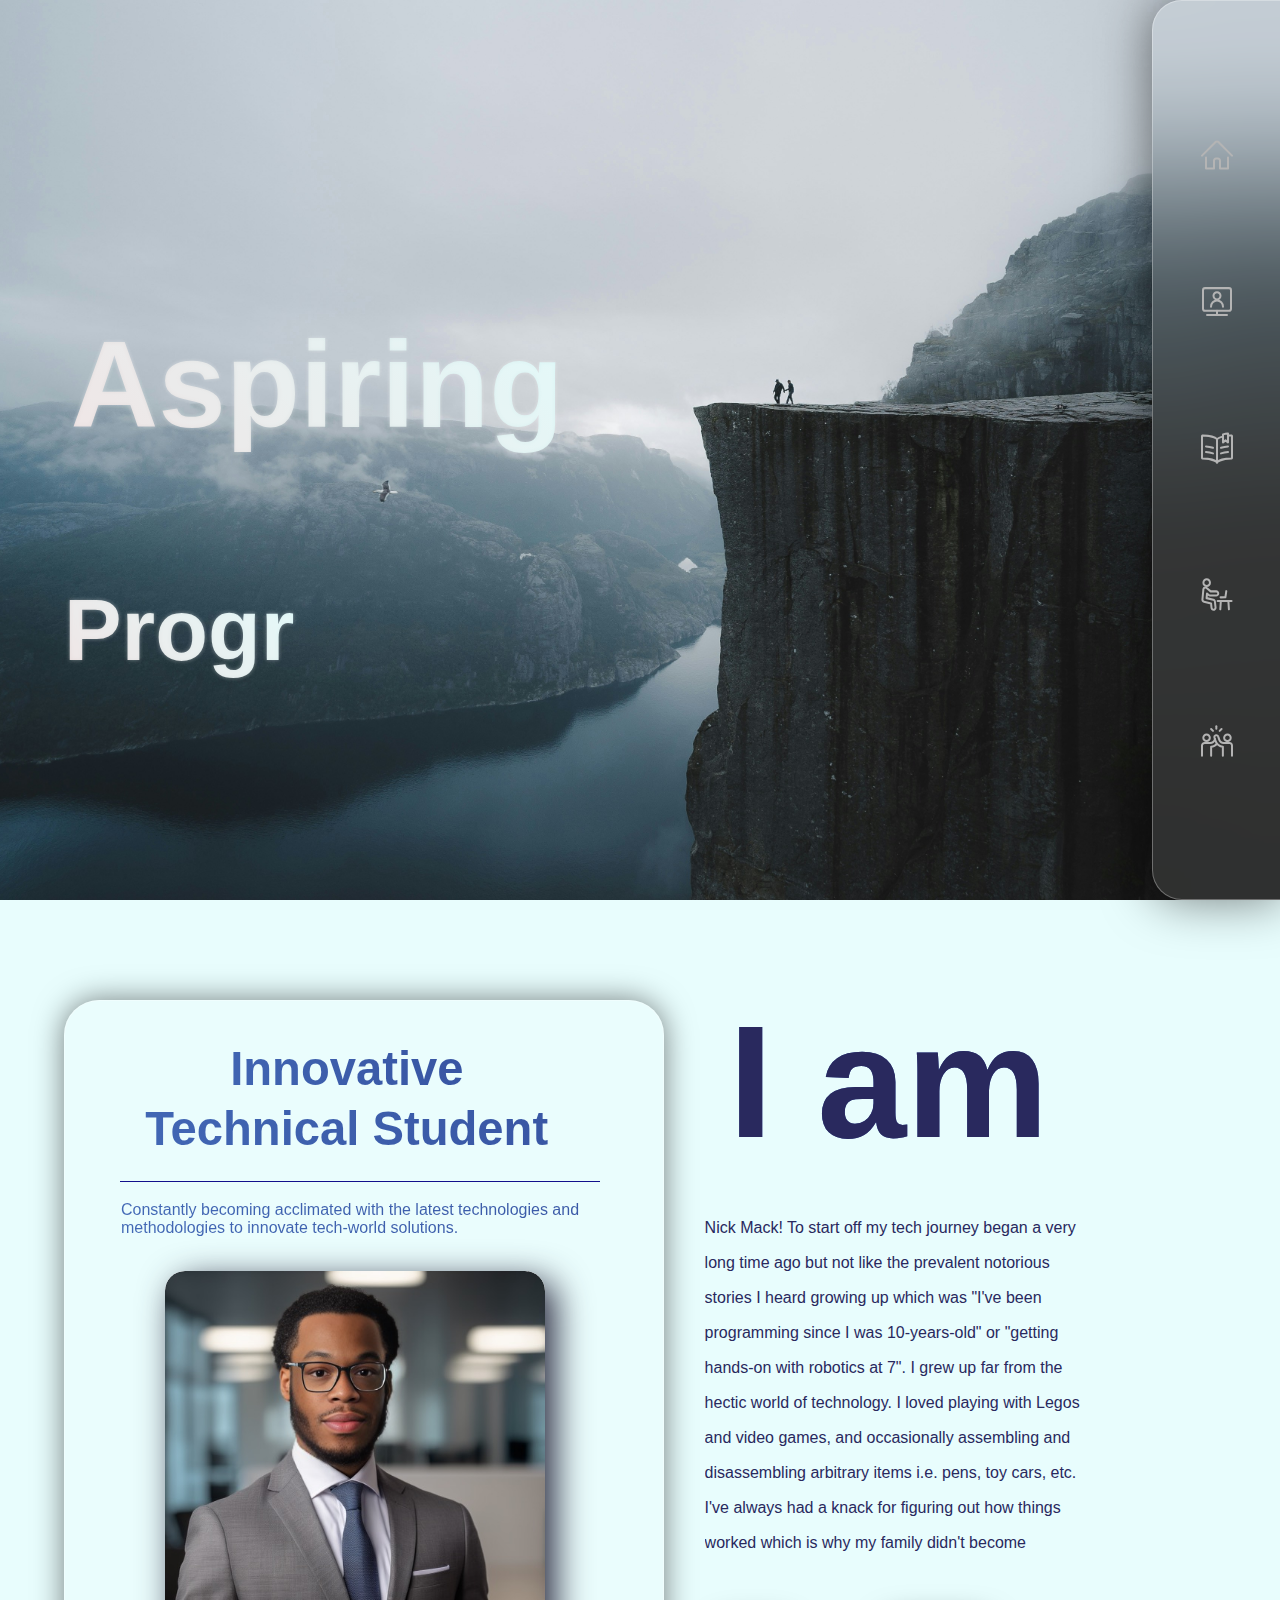
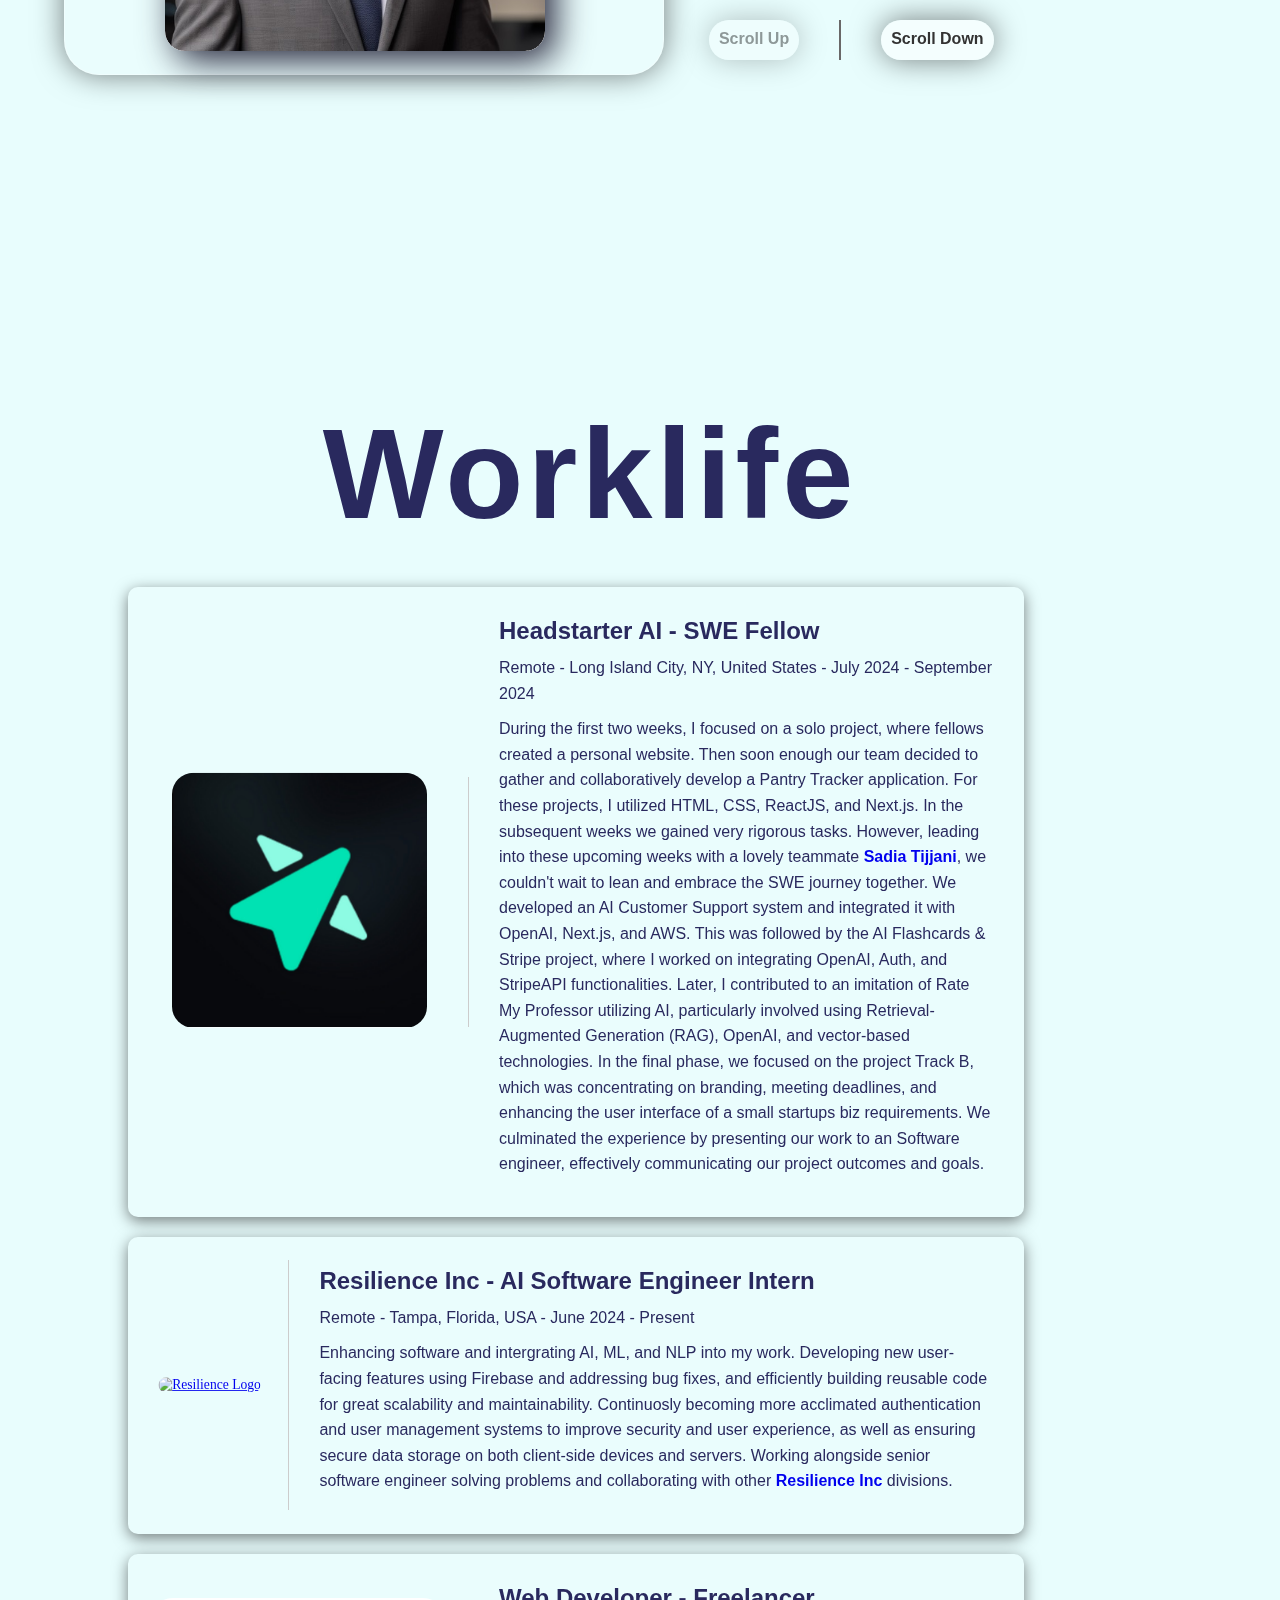
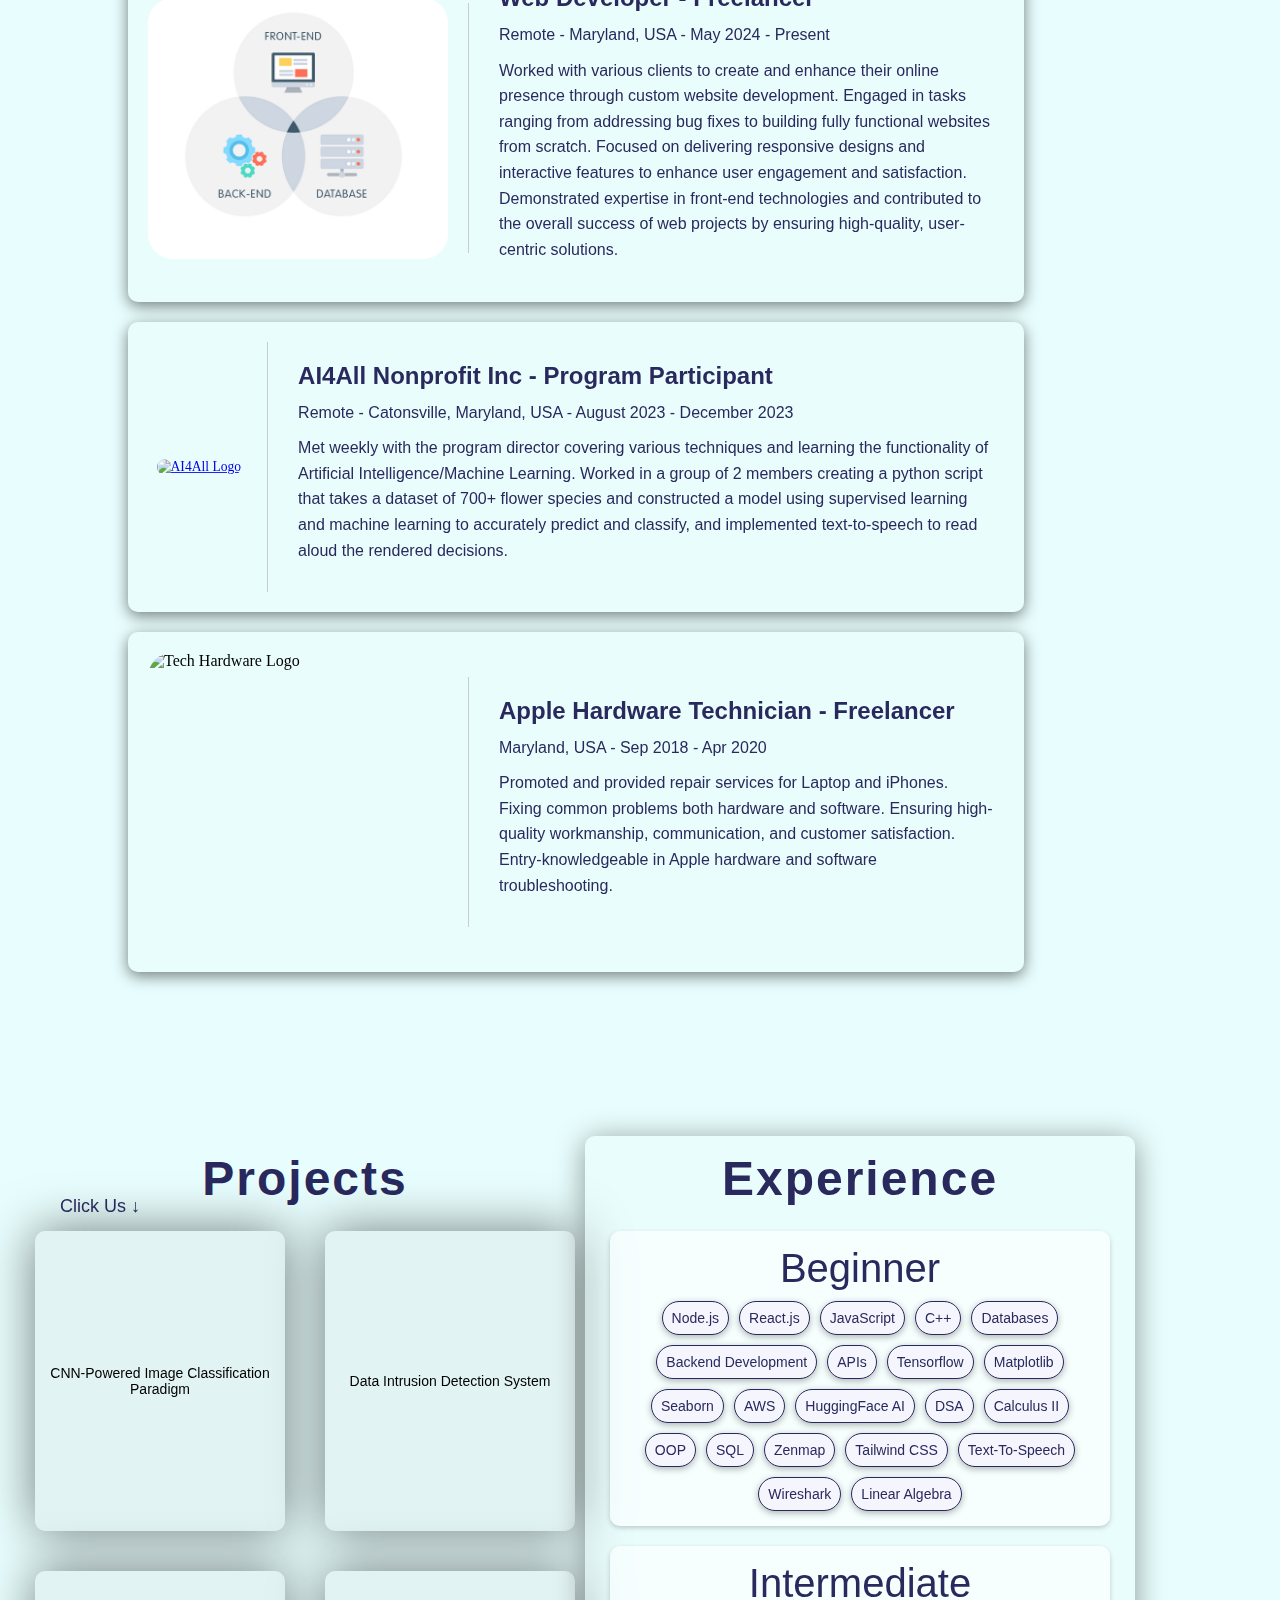
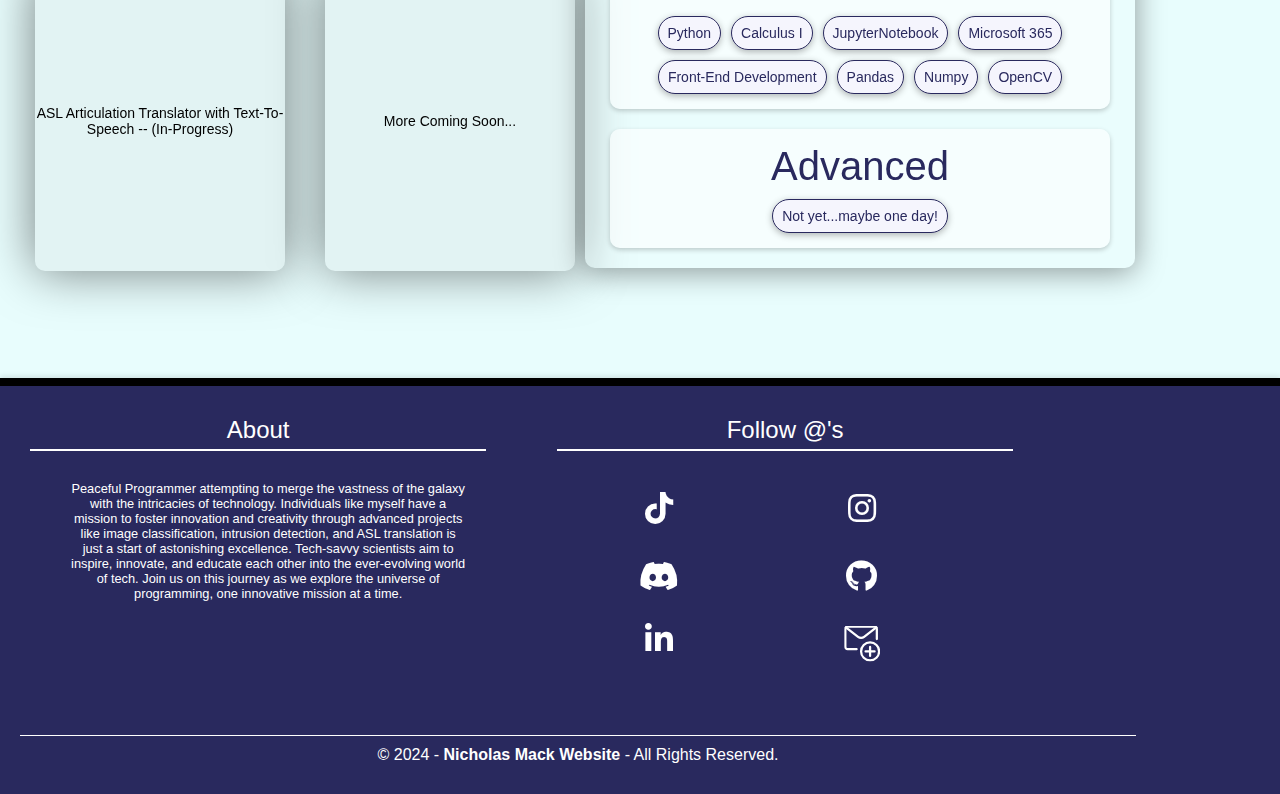
==== commit 28bb836b: "Update index.html" ====
--- a/index.html
+++ b/index.html
@@ -3,9 +3,9 @@
 <head>
     <meta charset="UTF-8">
     <link rel="stylesheet" href="main.css">
-    <link rel="icon" href="Unknown_pic.png" type="image/x-icon">
+    <link rel="icon" href="https://images.unsplash.com/photo-1495344517868-8ebaf0a2044a?fm=jpg&q=60&w=3000&ixlib=rb-4.0.3&ixid=M3wxMjA3fDB8MHxwaG90by1wYWdlfHx8fGVufDB8fHx8fA%3D%3D" type="image/x-icon">
     <link rel="stylesheet" href="https://cdnjs.cloudflare.com/ajax/libs/font-awesome/5.15.4/css/all.min.css">
-    <title>Title</title>
+    <title>Peaceful Programmer</title>
 </head>
 
 <body>
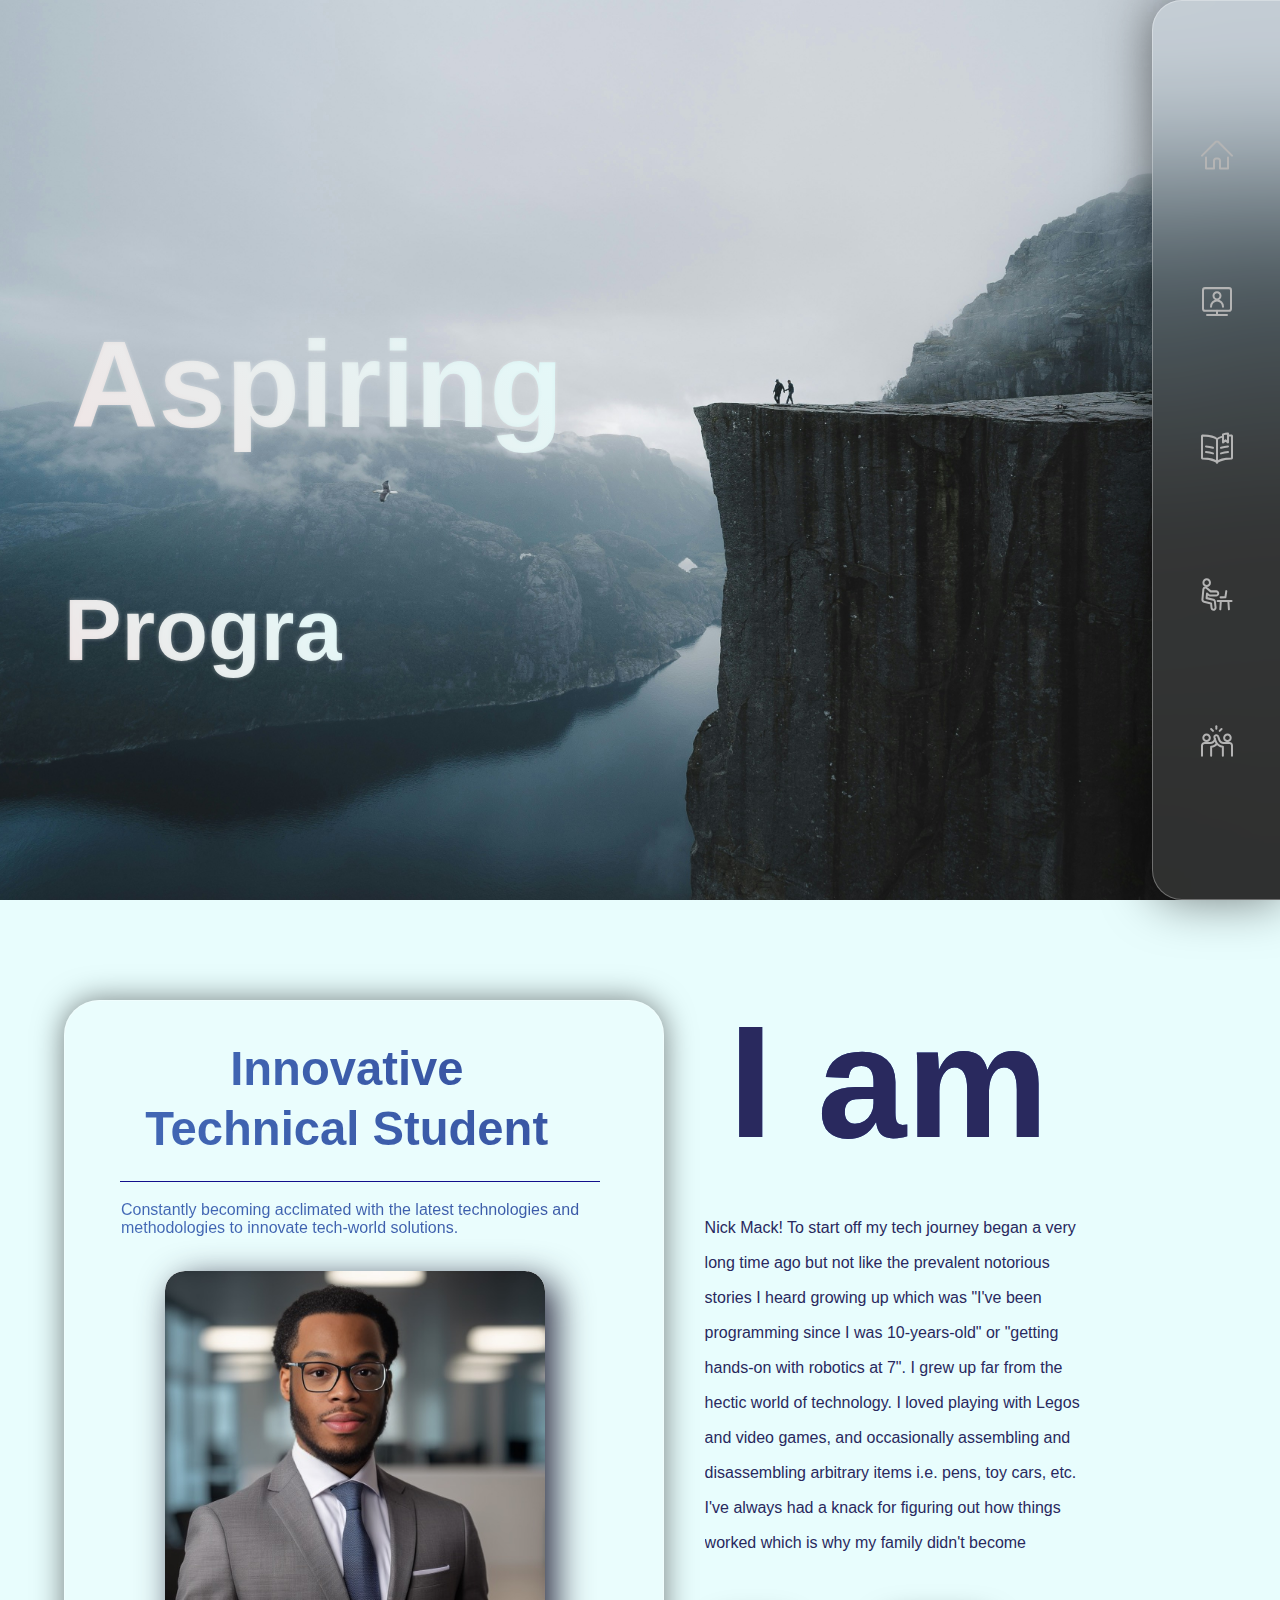
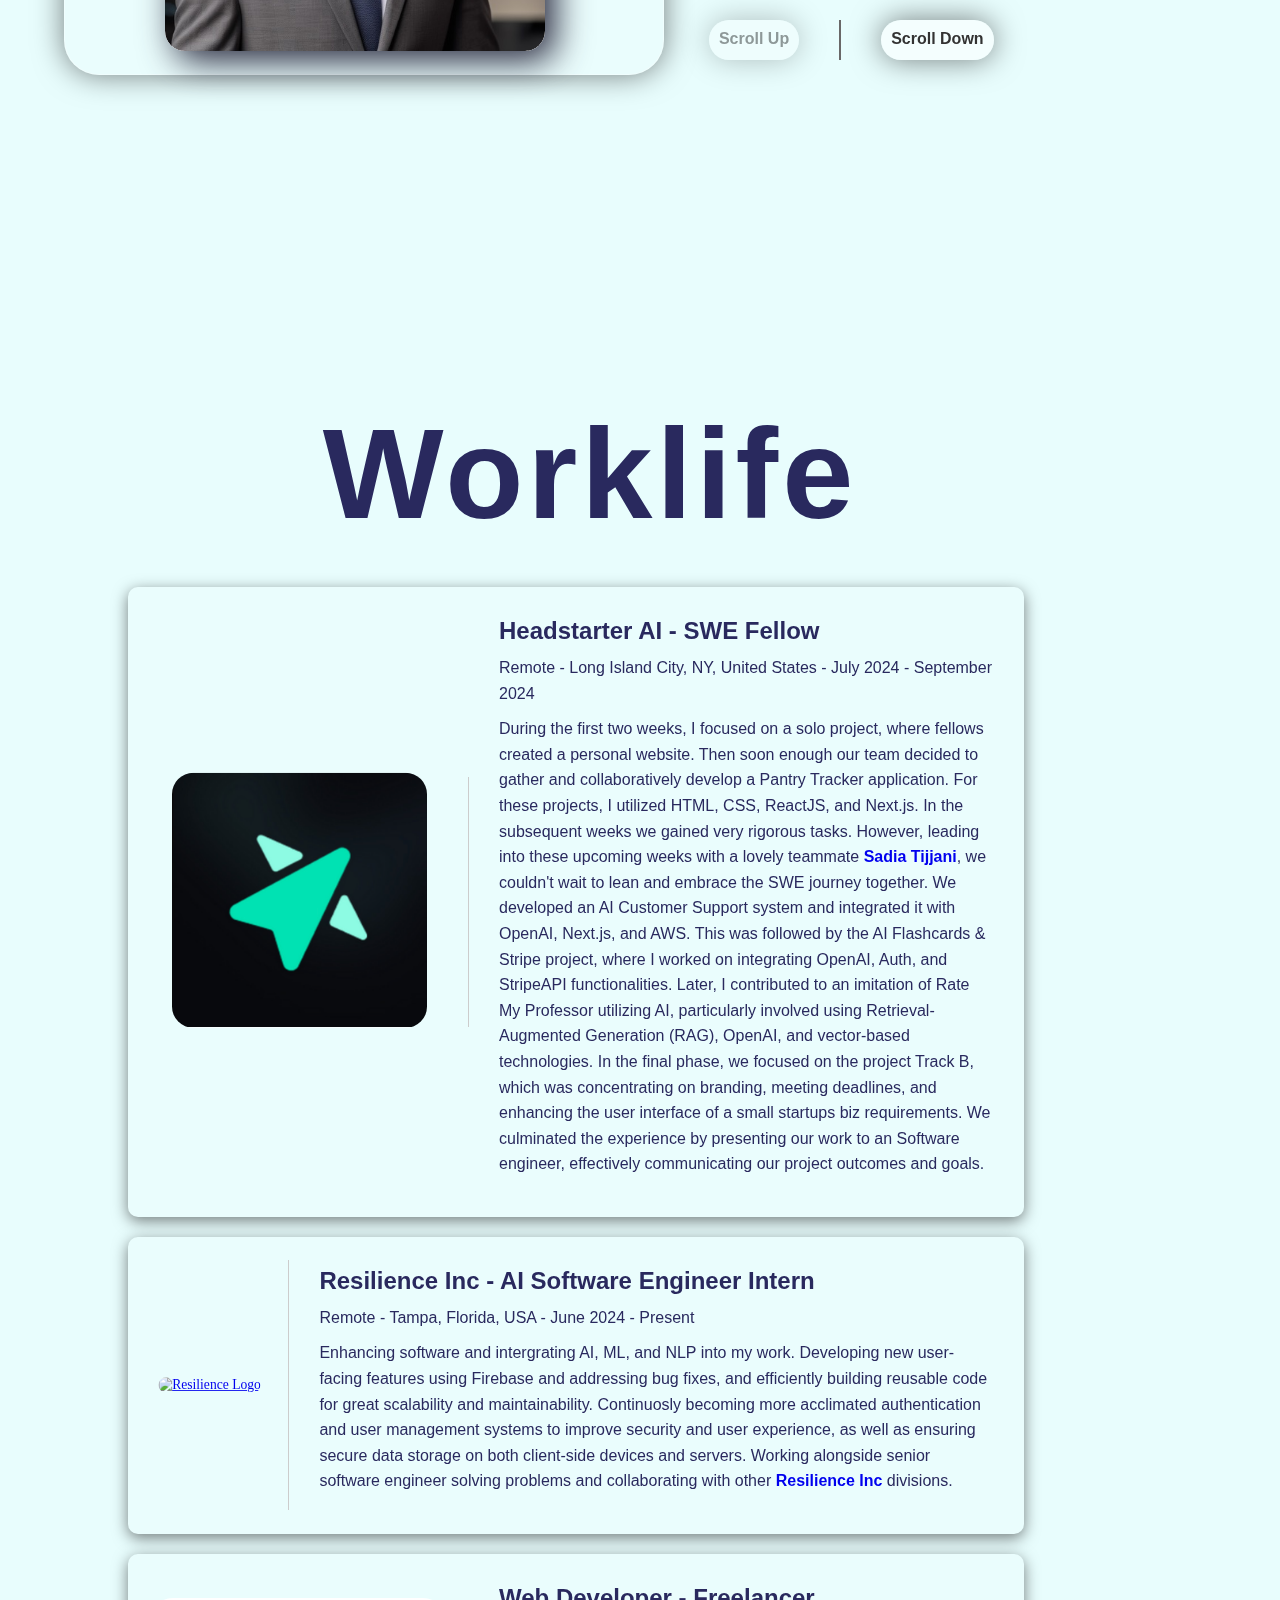
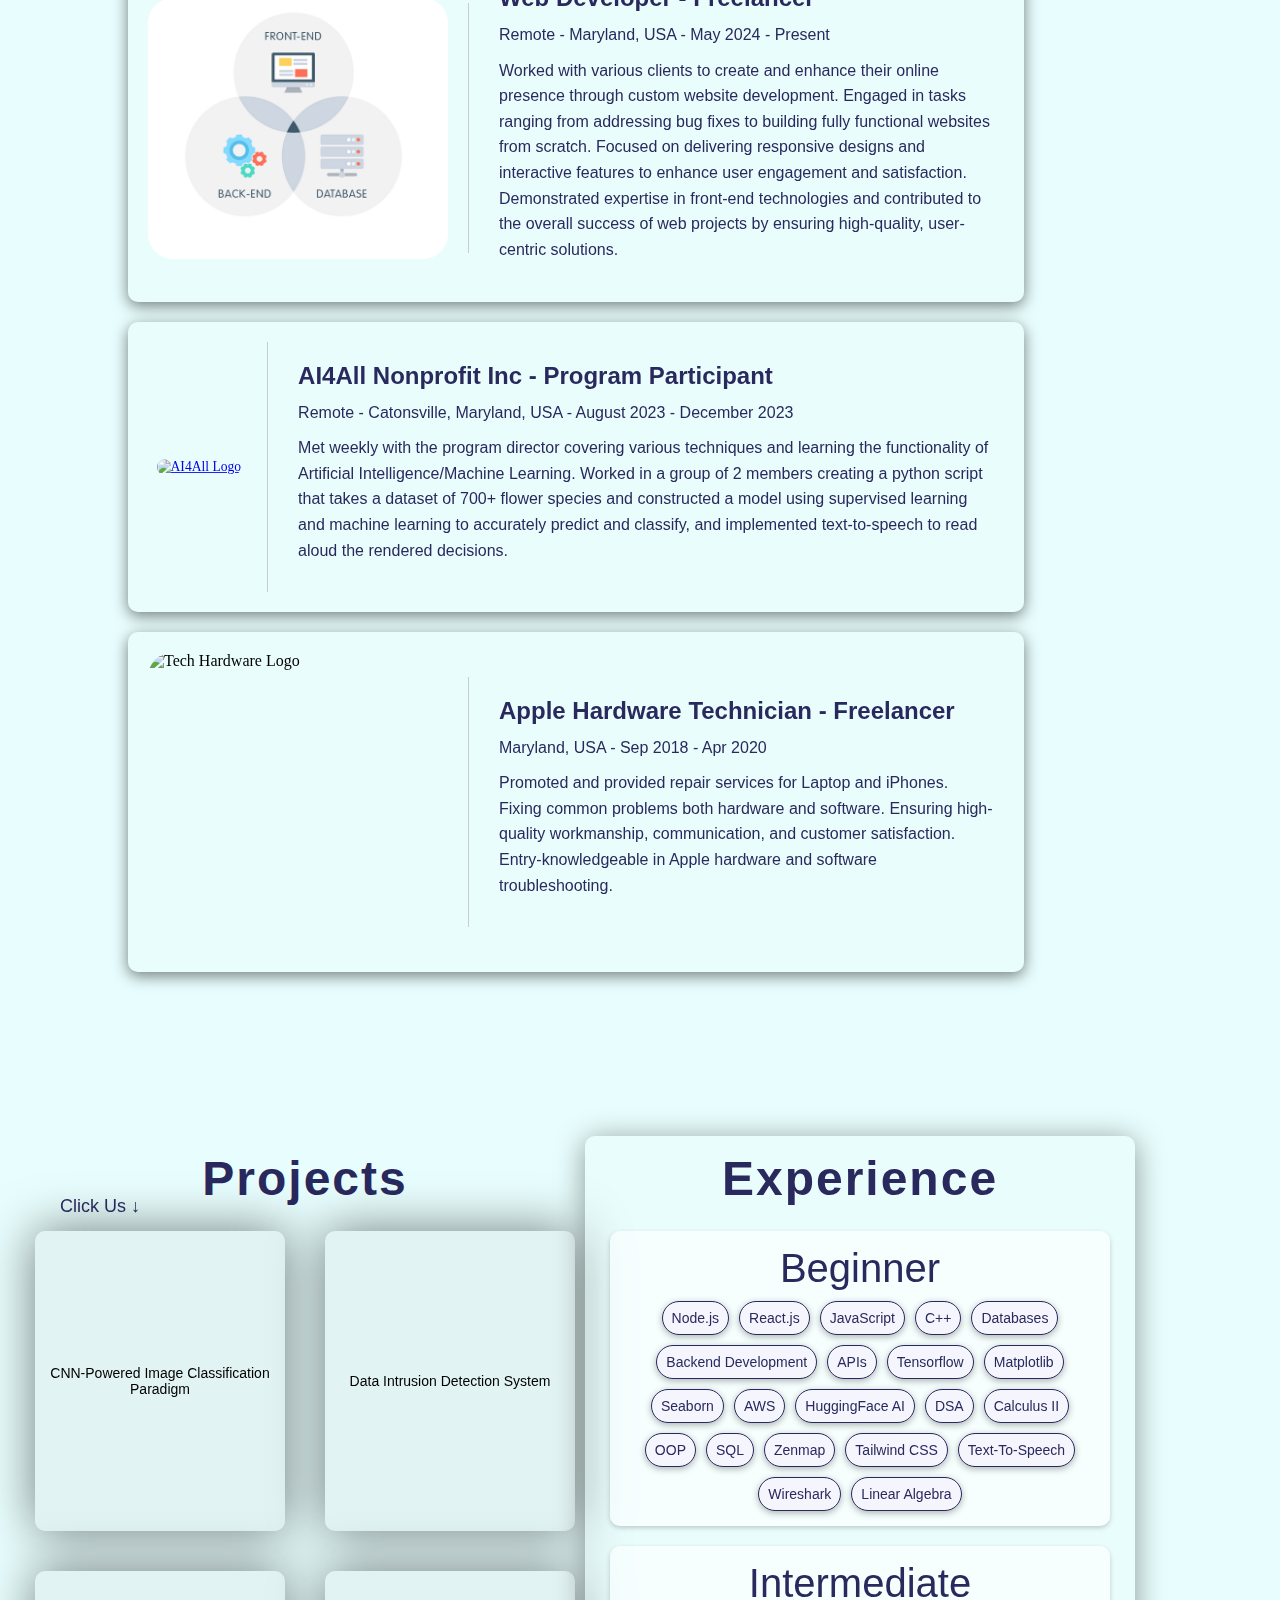
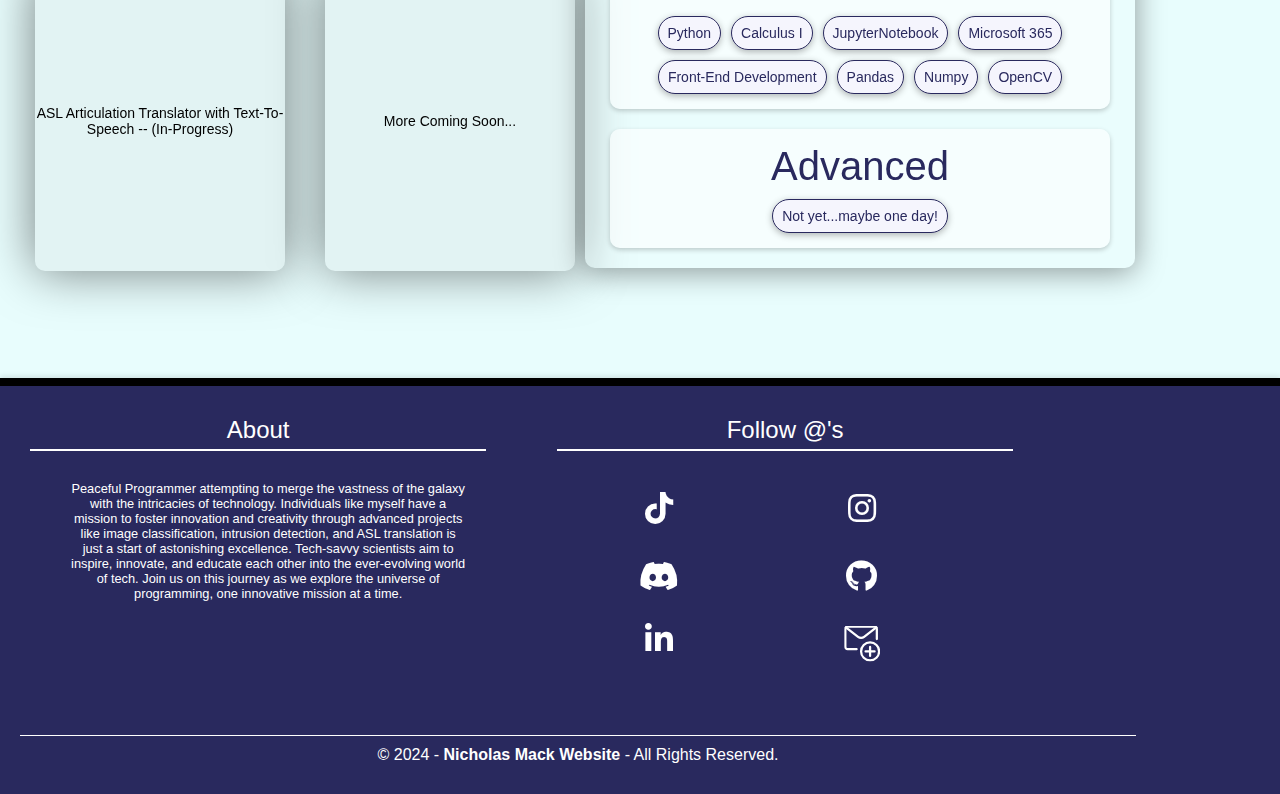
==== commit 99456c15: "Update index.html" ====
--- a/index.html
+++ b/index.html
@@ -3,7 +3,7 @@
 <head>
     <meta charset="UTF-8">
     <link rel="stylesheet" href="main.css">
-    <link rel="icon" href="https://images.unsplash.com/photo-1495344517868-8ebaf0a2044a?fm=jpg&q=60&w=3000&ixlib=rb-4.0.3&ixid=M3wxMjA3fDB8MHxwaG90by1wYWdlfHx8fGVufDB8fHx8fA%3D%3D" type="image/x-icon">
+    <link rel="icon" href="ImportIMGS/photo-1495344517868-8ebaf0a2044a.jpeg" type="image/x-icon">
     <link rel="stylesheet" href="https://cdnjs.cloudflare.com/ajax/libs/font-awesome/5.15.4/css/all.min.css">
     <title>Peaceful Programmer</title>
 </head>
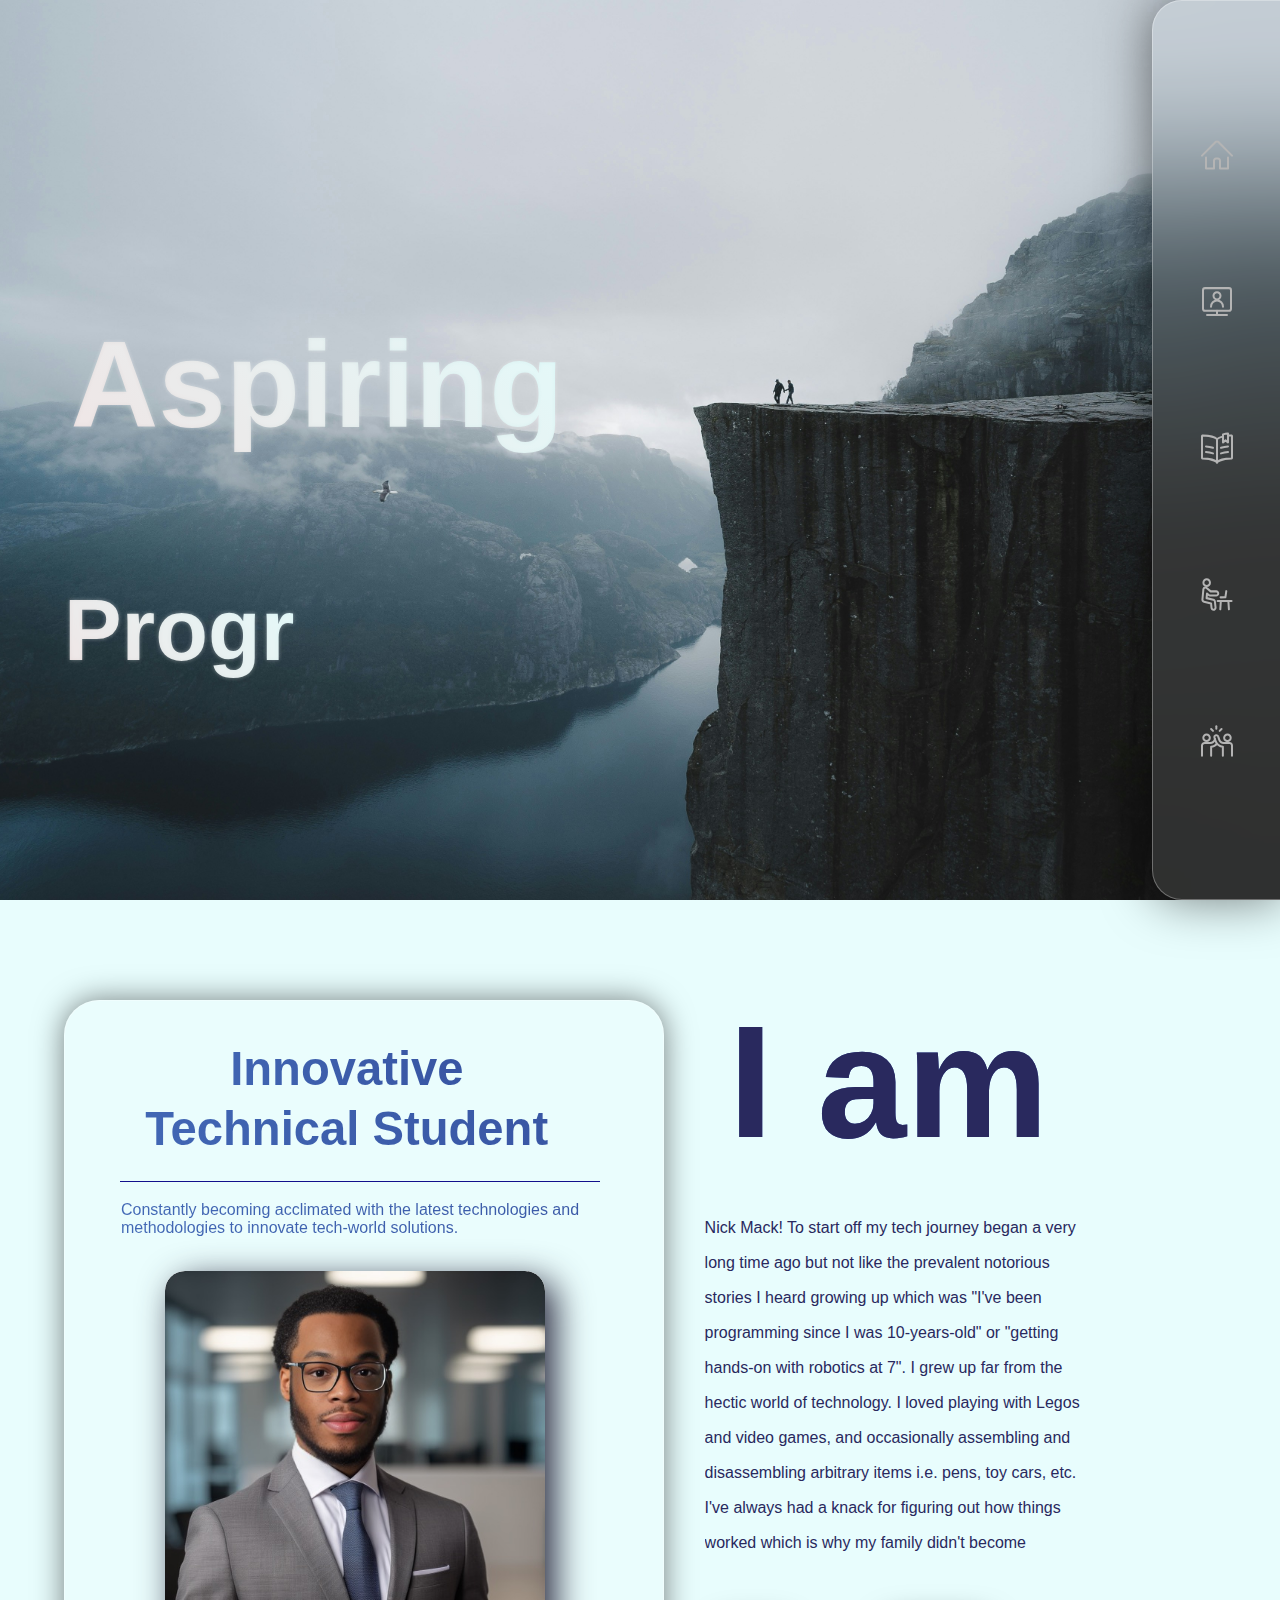
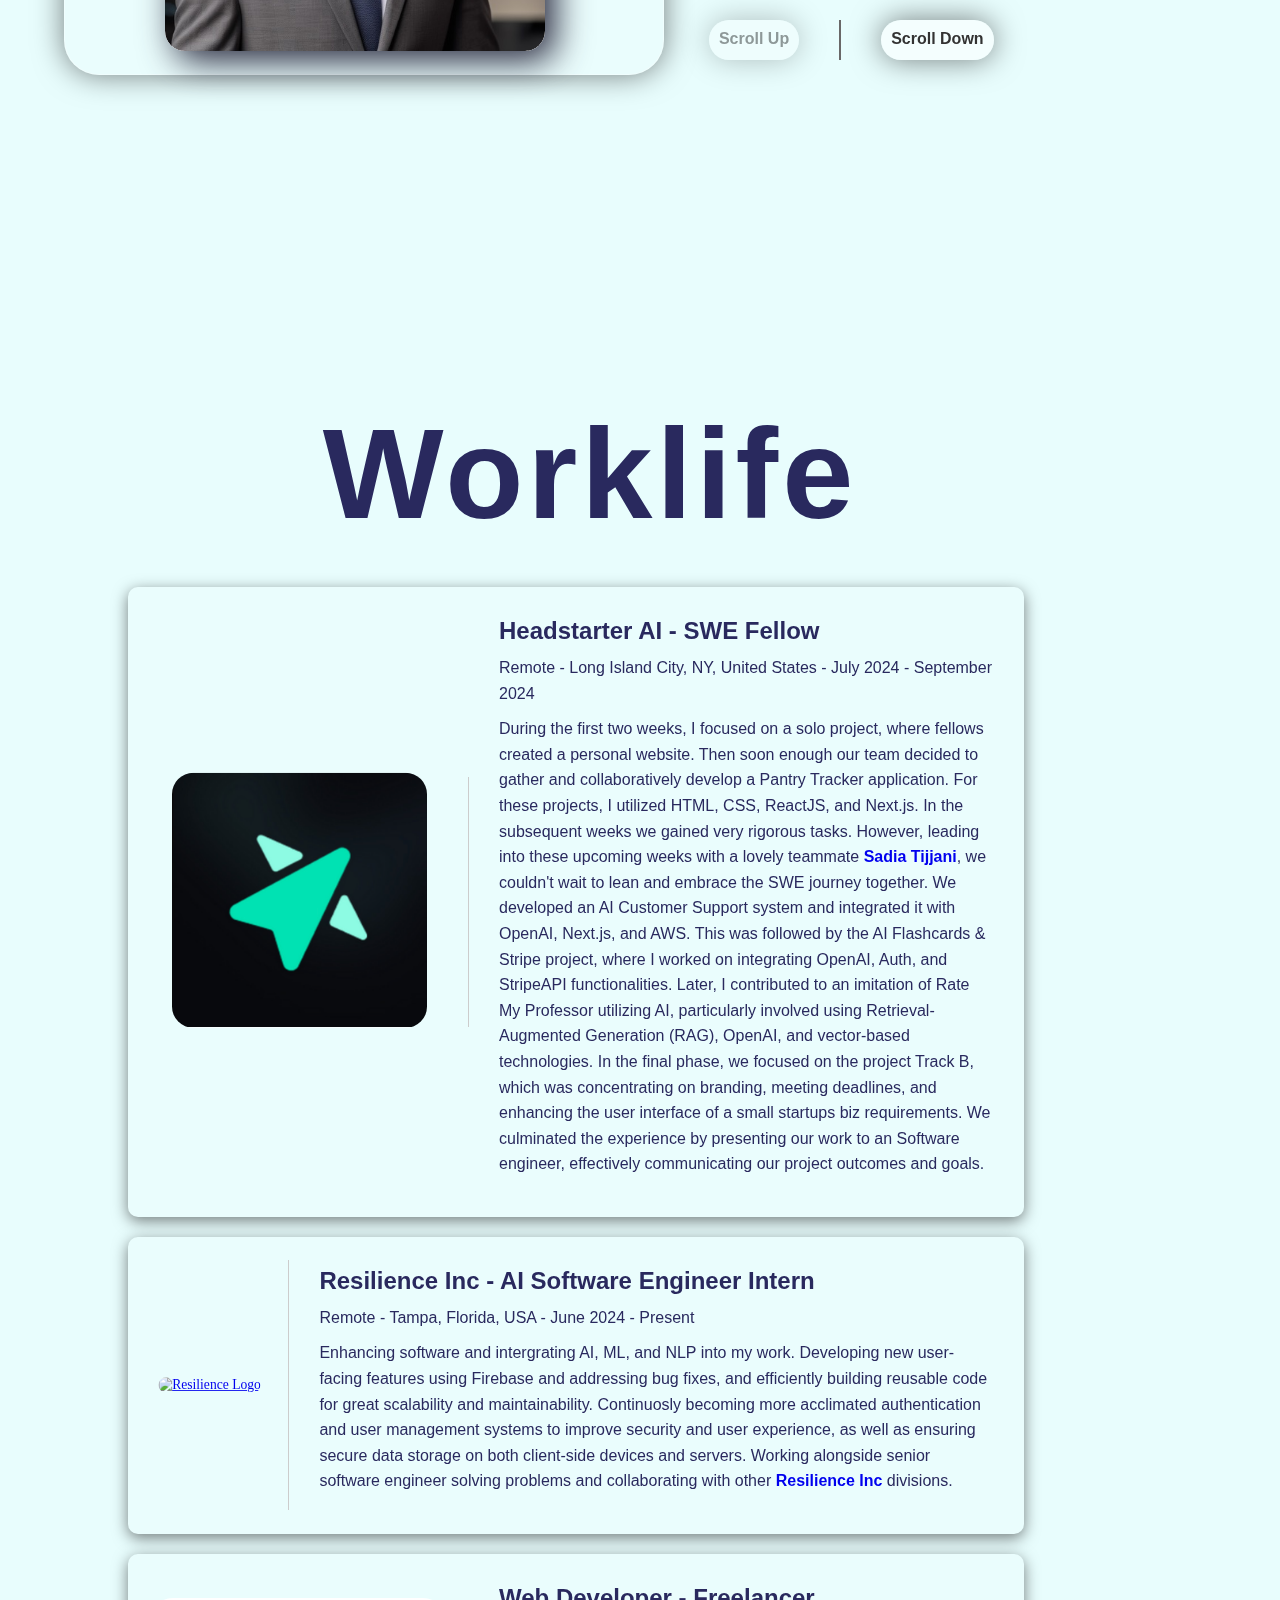
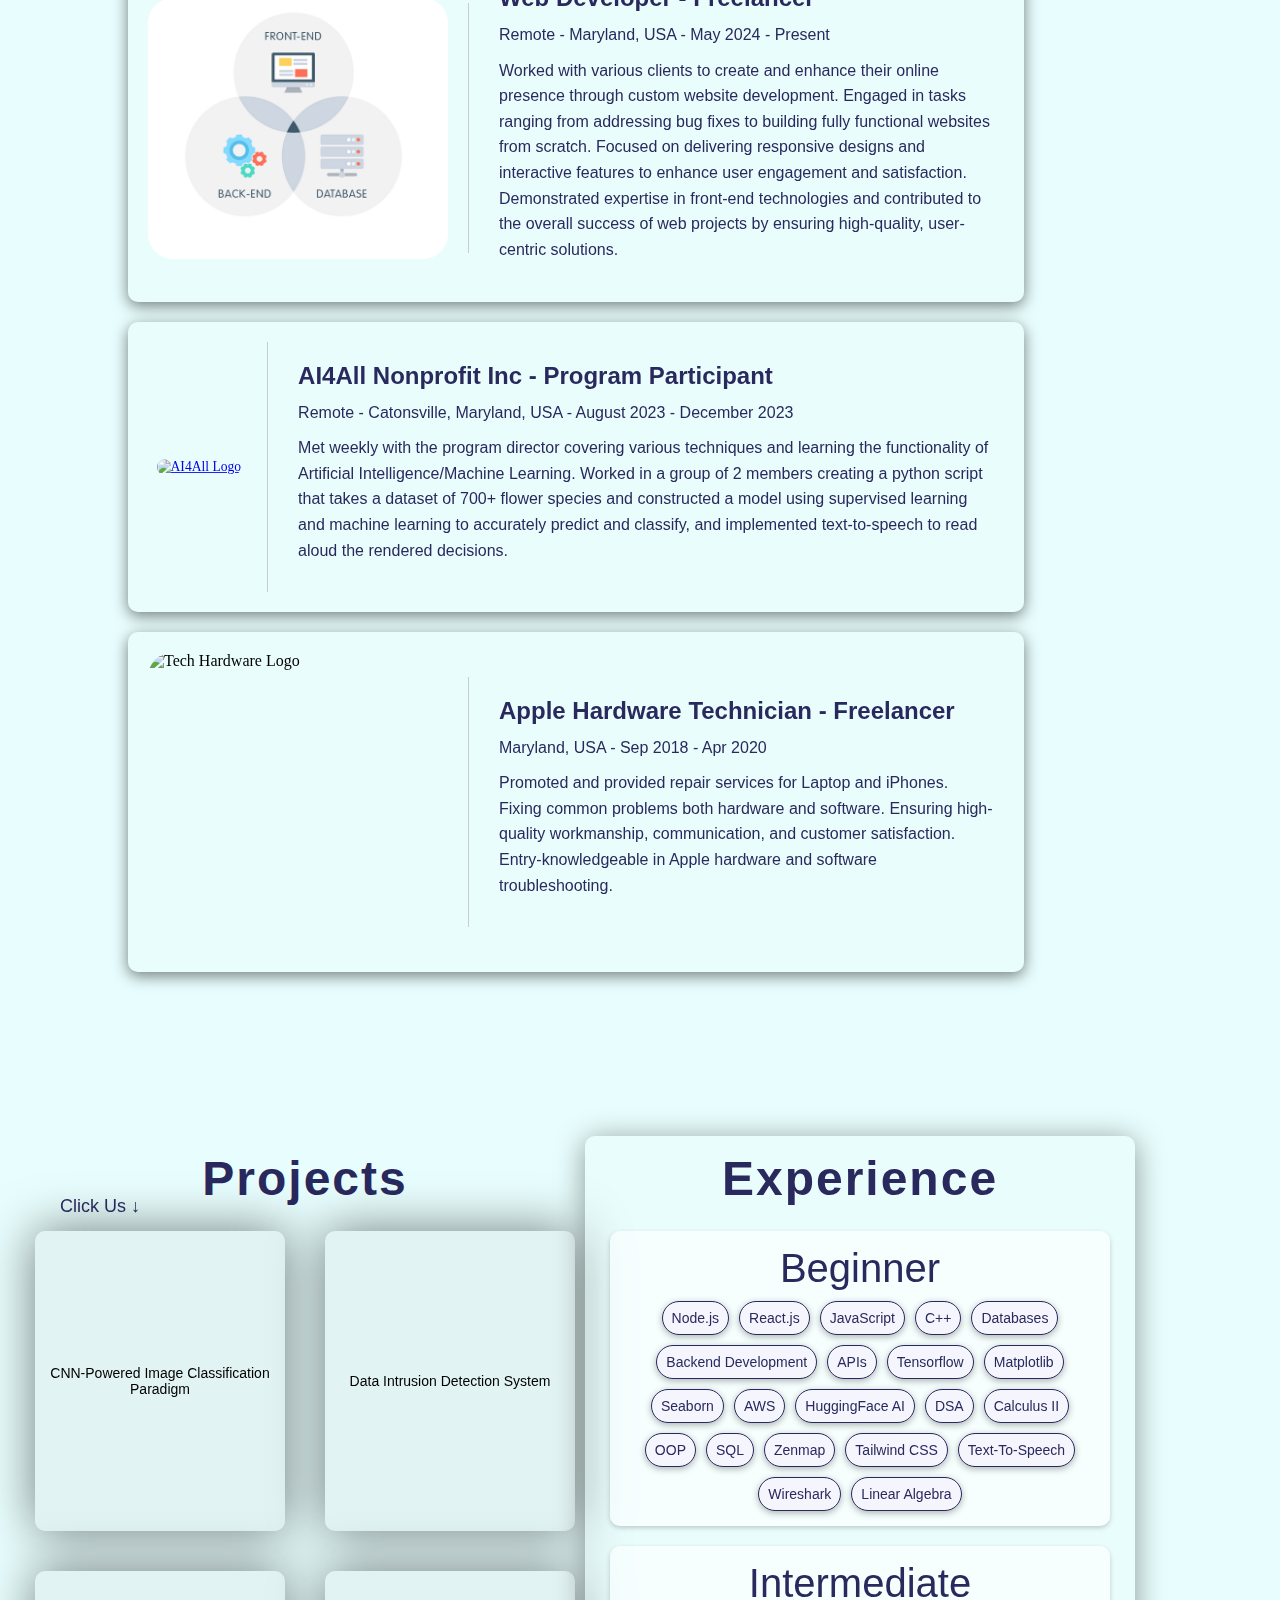
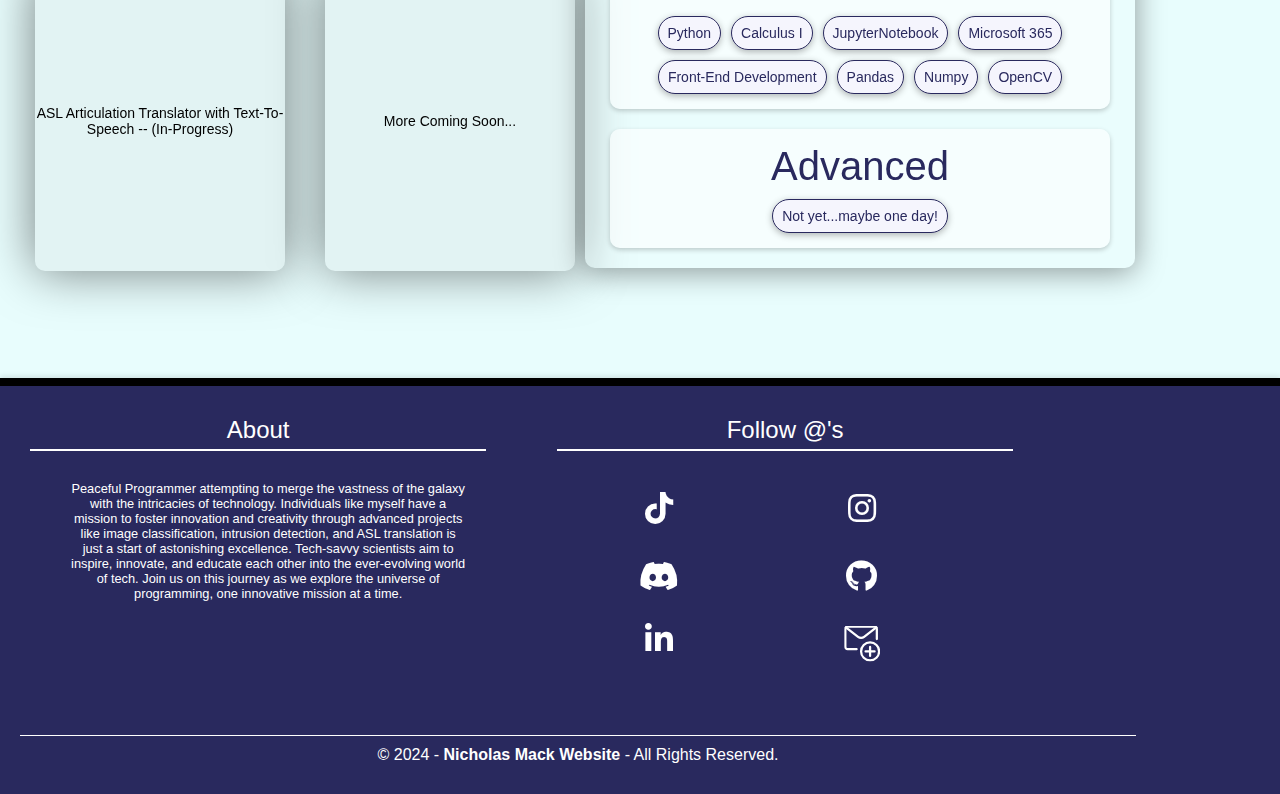
==== commit 71b07894: "Update index.html" ====
--- a/index.html
+++ b/index.html
@@ -5,7 +5,7 @@
     <link rel="stylesheet" href="main.css">
     <link rel="icon" href="ImportIMGS/photo-1495344517868-8ebaf0a2044a.jpeg" type="image/x-icon">
     <link rel="stylesheet" href="https://cdnjs.cloudflare.com/ajax/libs/font-awesome/5.15.4/css/all.min.css">
-    <title>Peaceful Programmer</title>
+    <title>Nick's Portfolio</title>
 </head>
 
 <body>
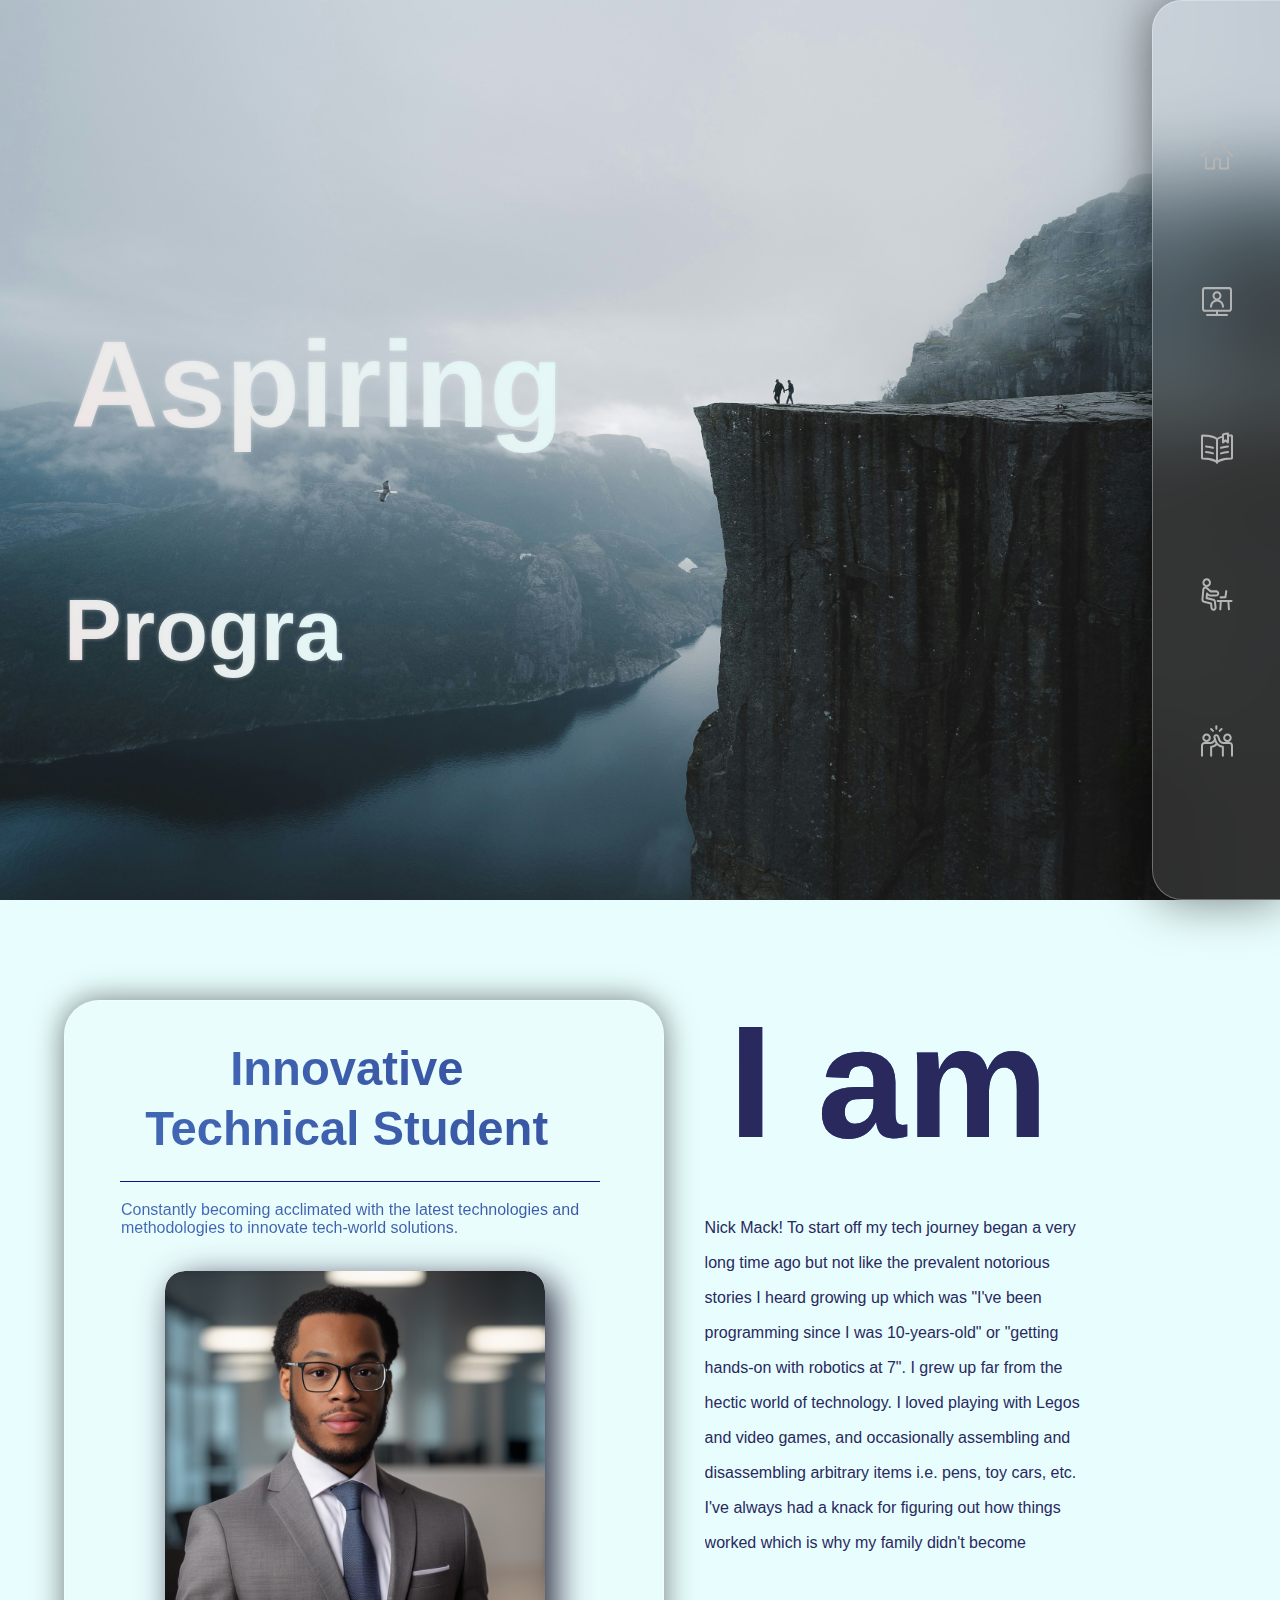
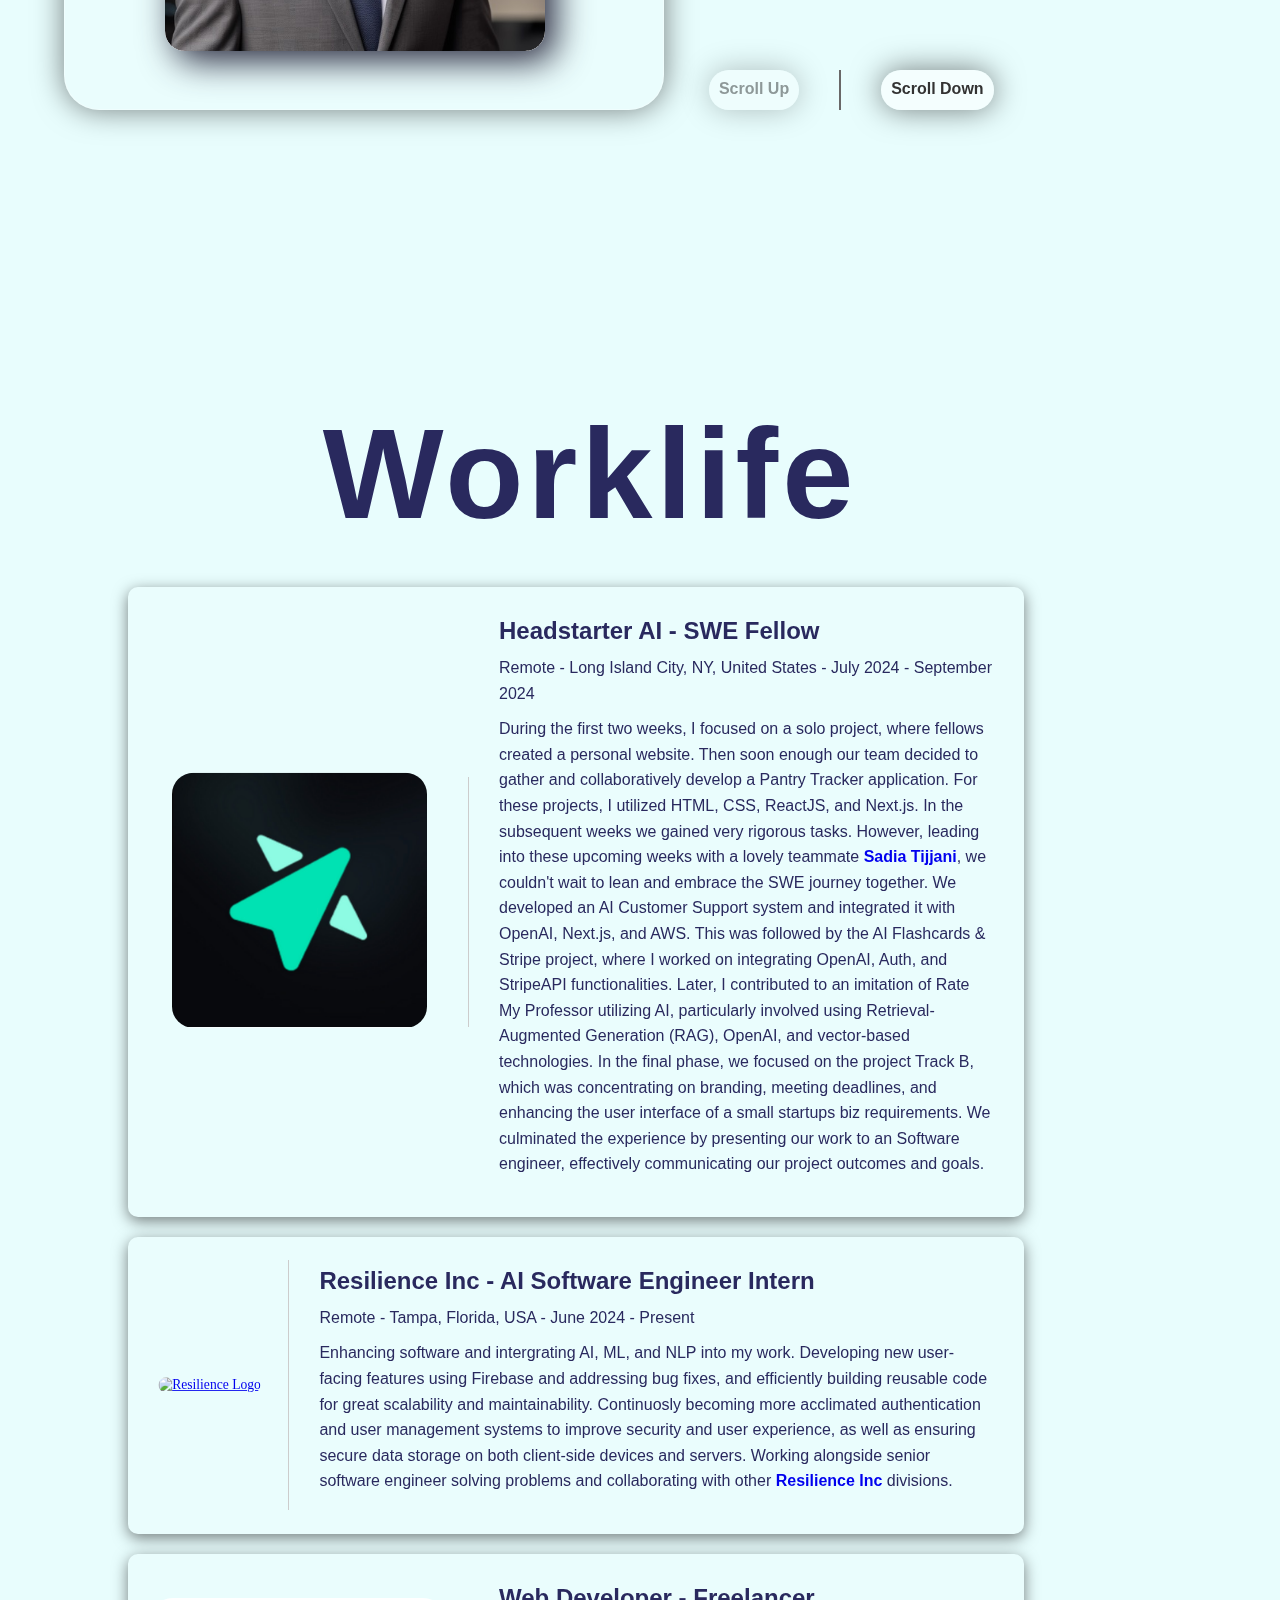
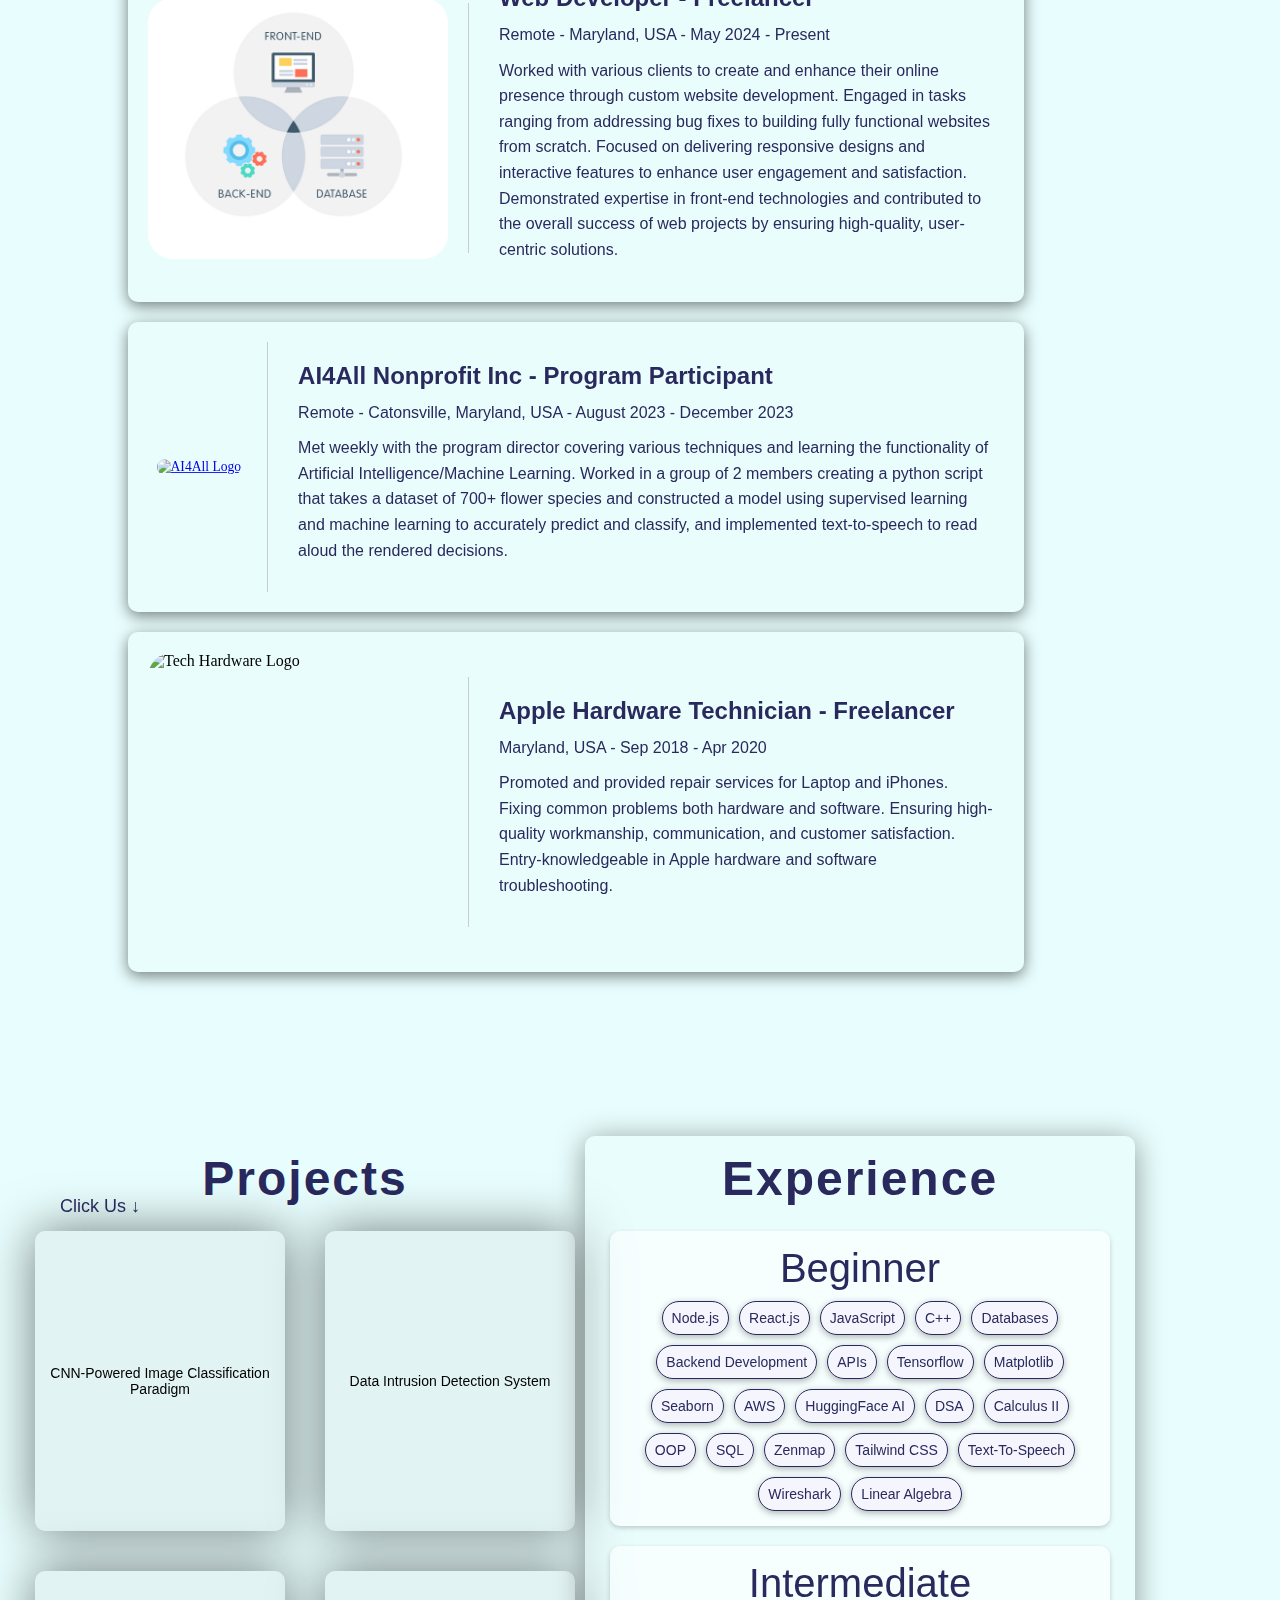
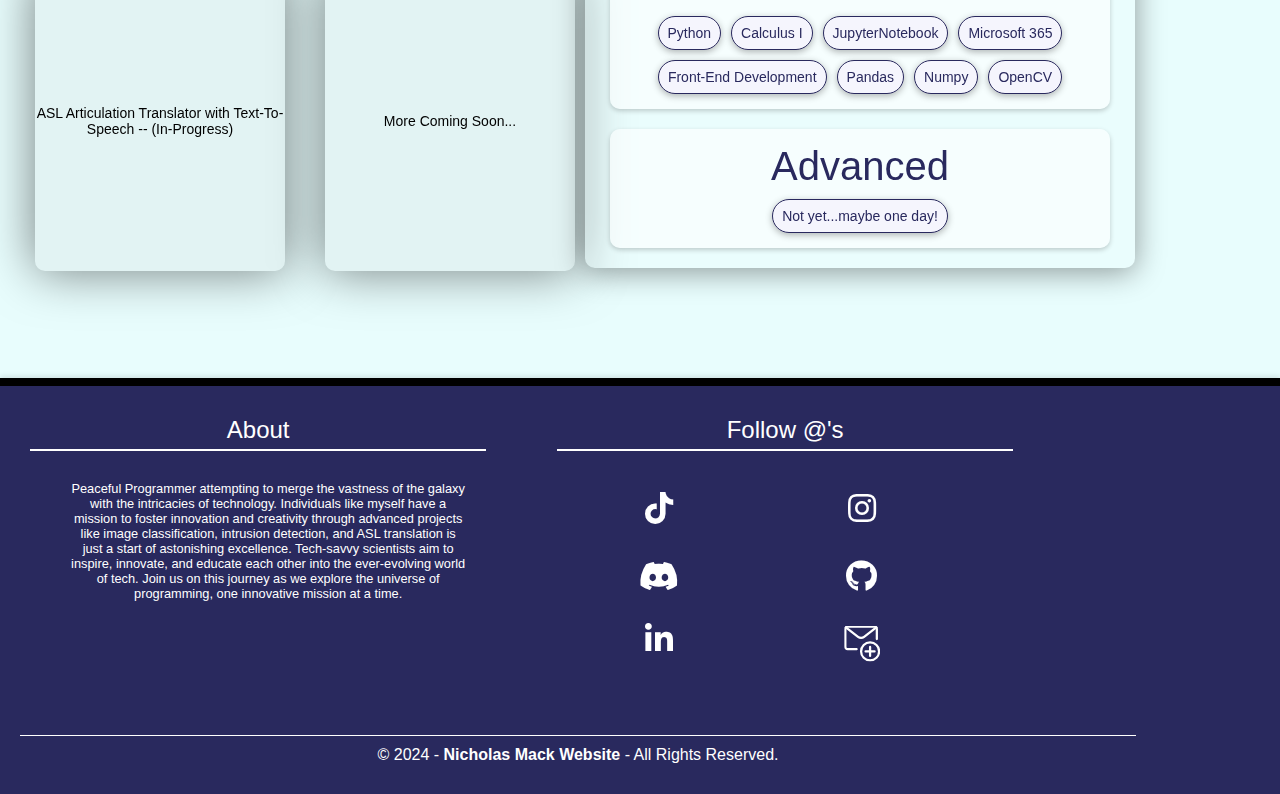
==== commit 728620f2: "Update index.html" ====
--- a/index.html
+++ b/index.html
@@ -3,7 +3,7 @@
 <head>
     <meta charset="UTF-8">
     <link rel="stylesheet" href="main.css">
-    <link rel="icon" href="ImportIMGS/photo-1495344517868-8ebaf0a2044a.jpeg" type="image/x-icon">
+    <link rel="icon" href="https://pngimg.com/d/letter_n_PNG29.png" type="image/x-icon">
     <link rel="stylesheet" href="https://cdnjs.cloudflare.com/ajax/libs/font-awesome/5.15.4/css/all.min.css">
     <title>Nick's Portfolio</title>
 </head>
--- a/main.css
+++ b/main.css
@@ -22,8 +22,8 @@
     border-top-left-radius: 30px;
     border-bottom-left-radius: 30px;
     box-shadow: 0 0 50px rgba(0, 0, 0, 0.5);
-    backdrop-filter: blur(80px);
-    -webkit-backdrop-filter: blur(80px);
+    backdrop-filter: blur(40px);
+    -webkit-backdrop-filter: blur(40px);
     border: 1px solid rgba(255, 255, 255, 0.3);
     display: flex;
     flex-direction: column;
@@ -155,7 +155,7 @@
 #intro-content {
     position: absolute;
     width: 600px;
-    height: 675px;
+    height: 710px;
     top: 100px;
     left: 5%;
     background: rgba(255, 255, 255, 0.1);
@@ -315,7 +315,7 @@
 
 .scroll-controls {
     position: absolute;
-    bottom: -670px;
+    bottom: -720px;
     right: 120px;
     display: flex;
     gap: 40px;
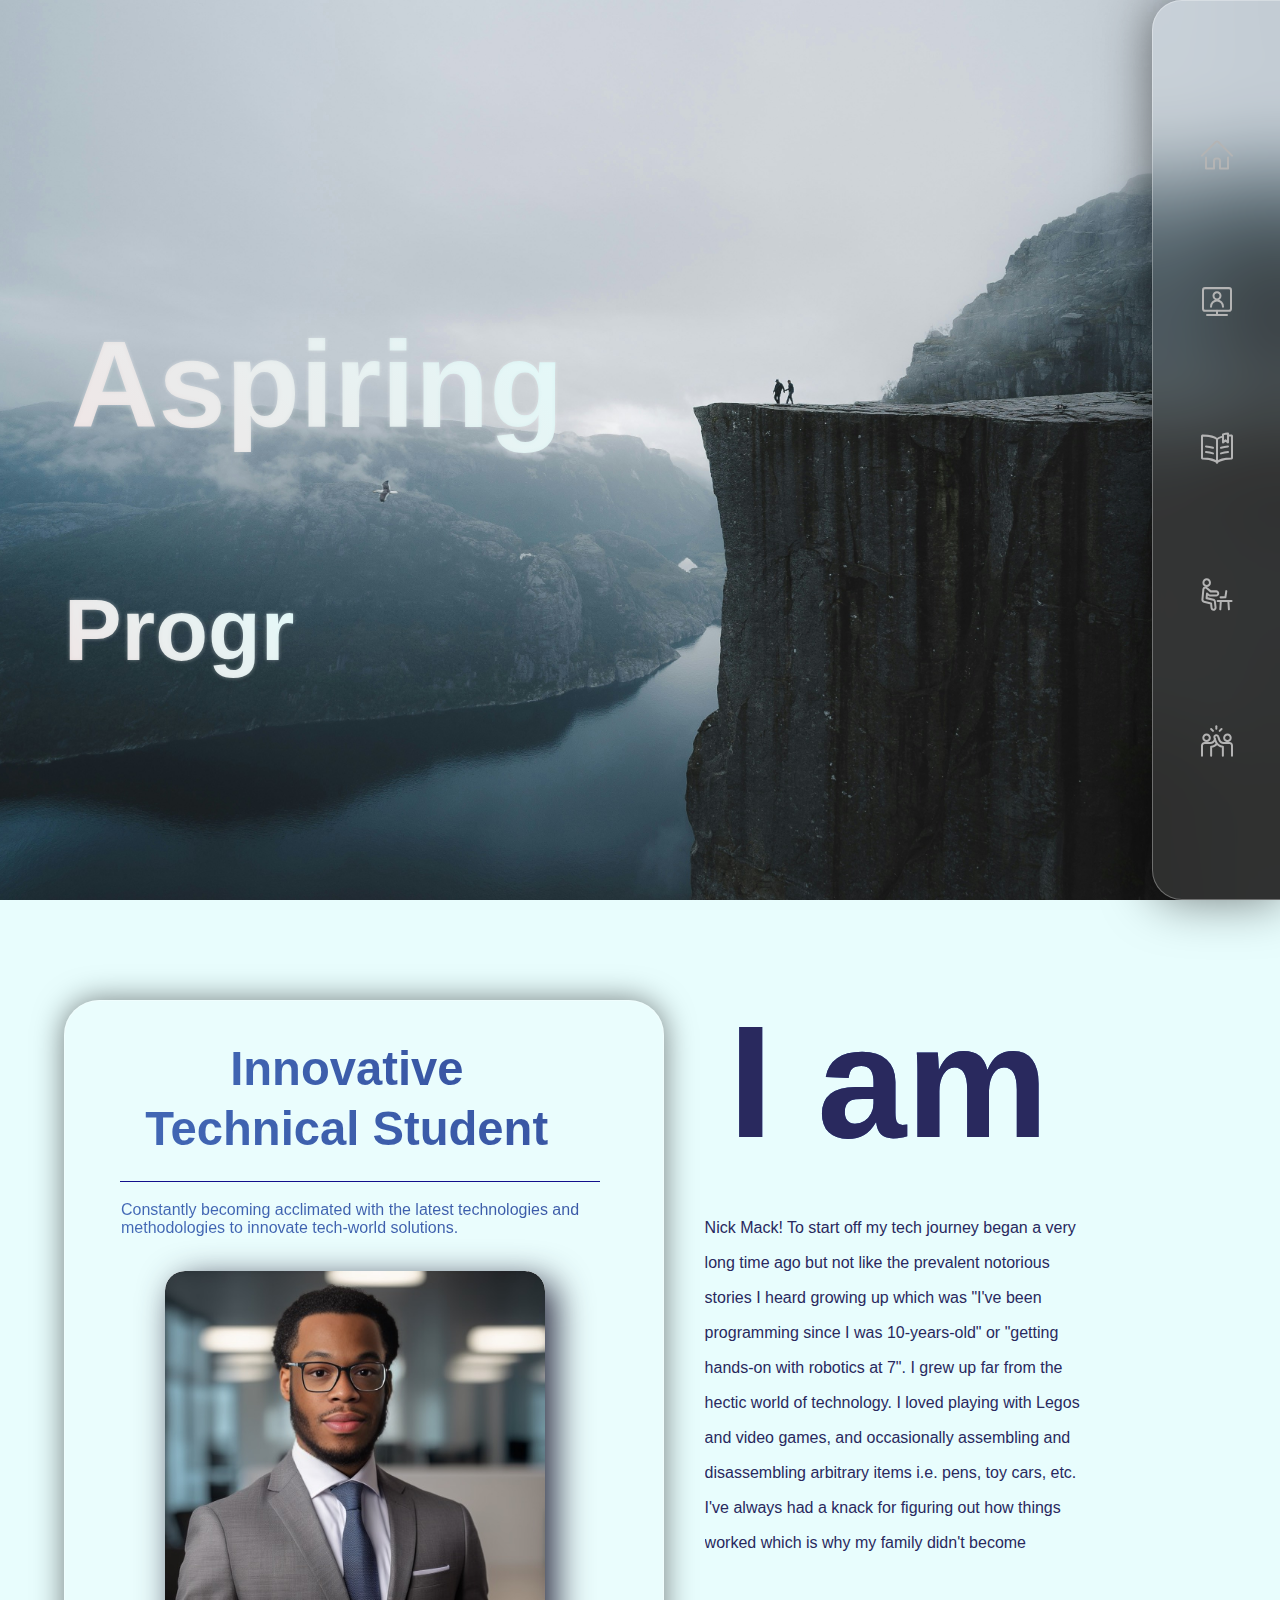
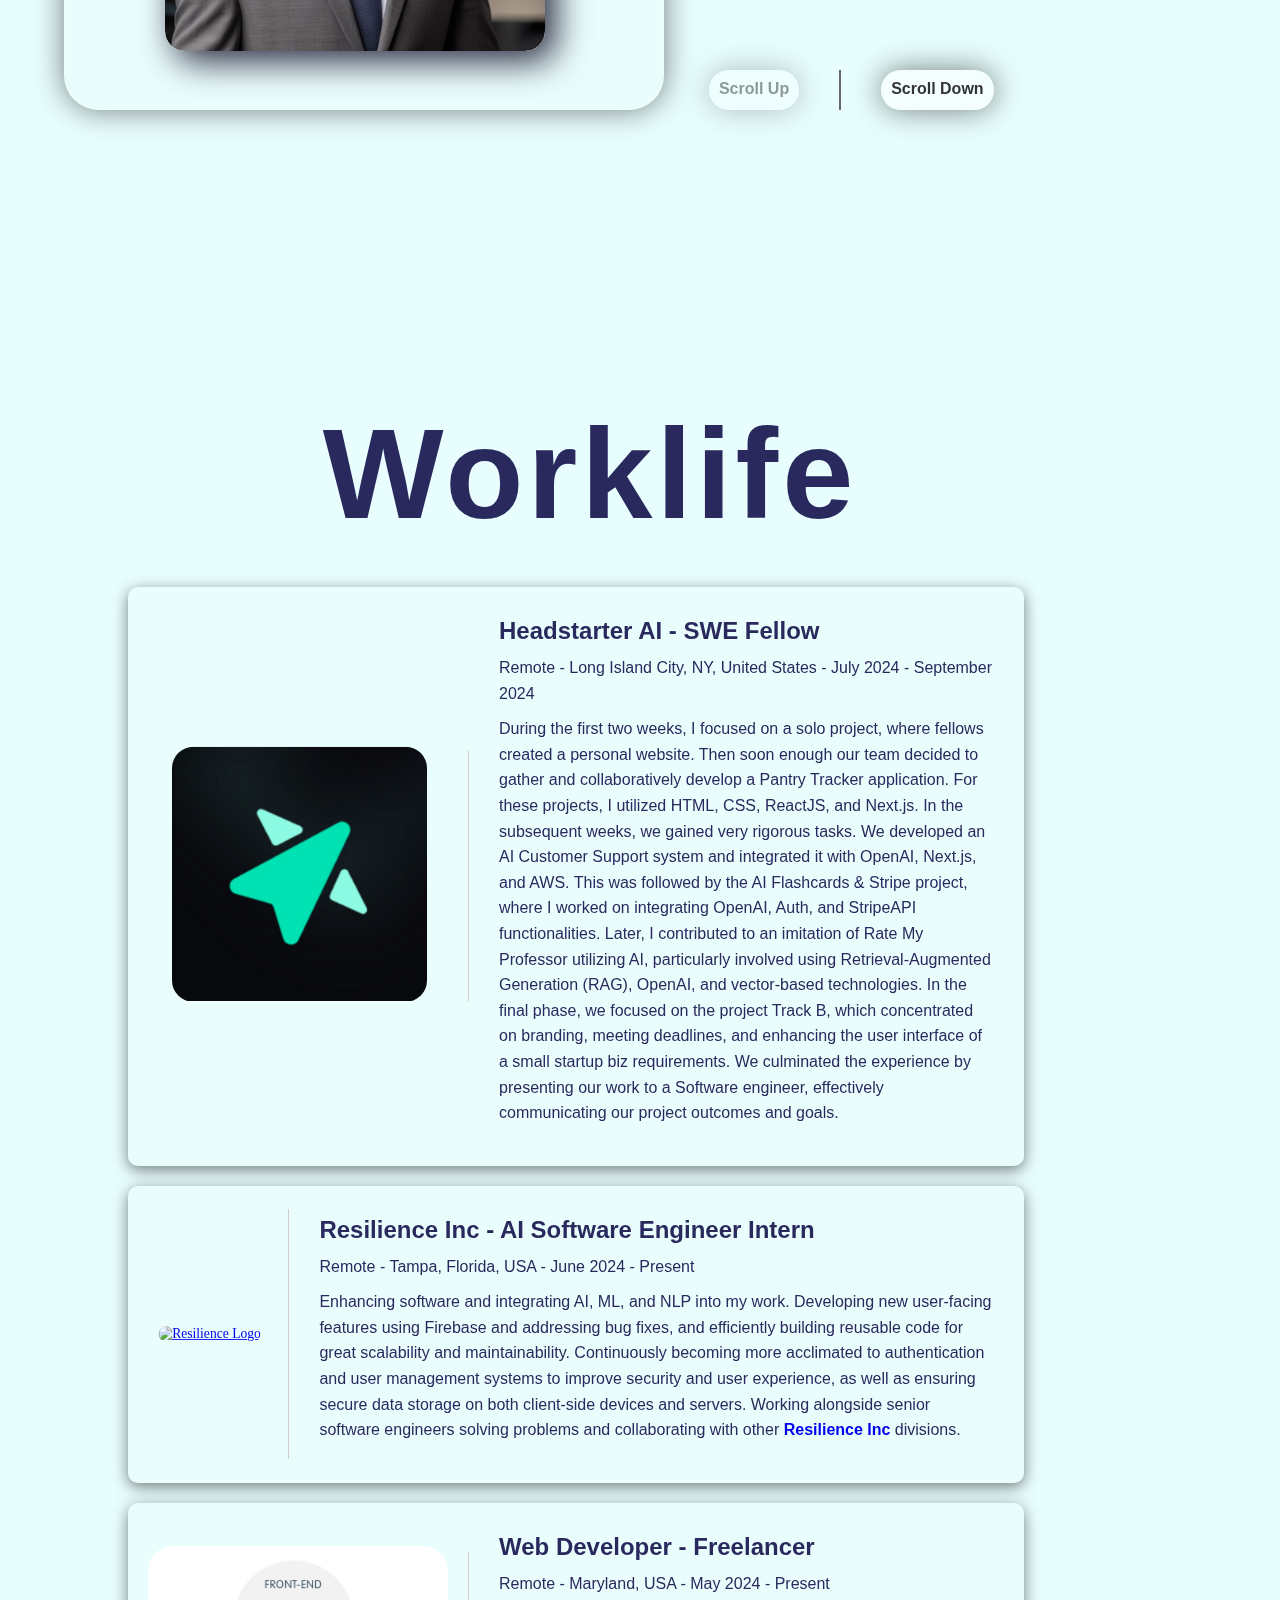
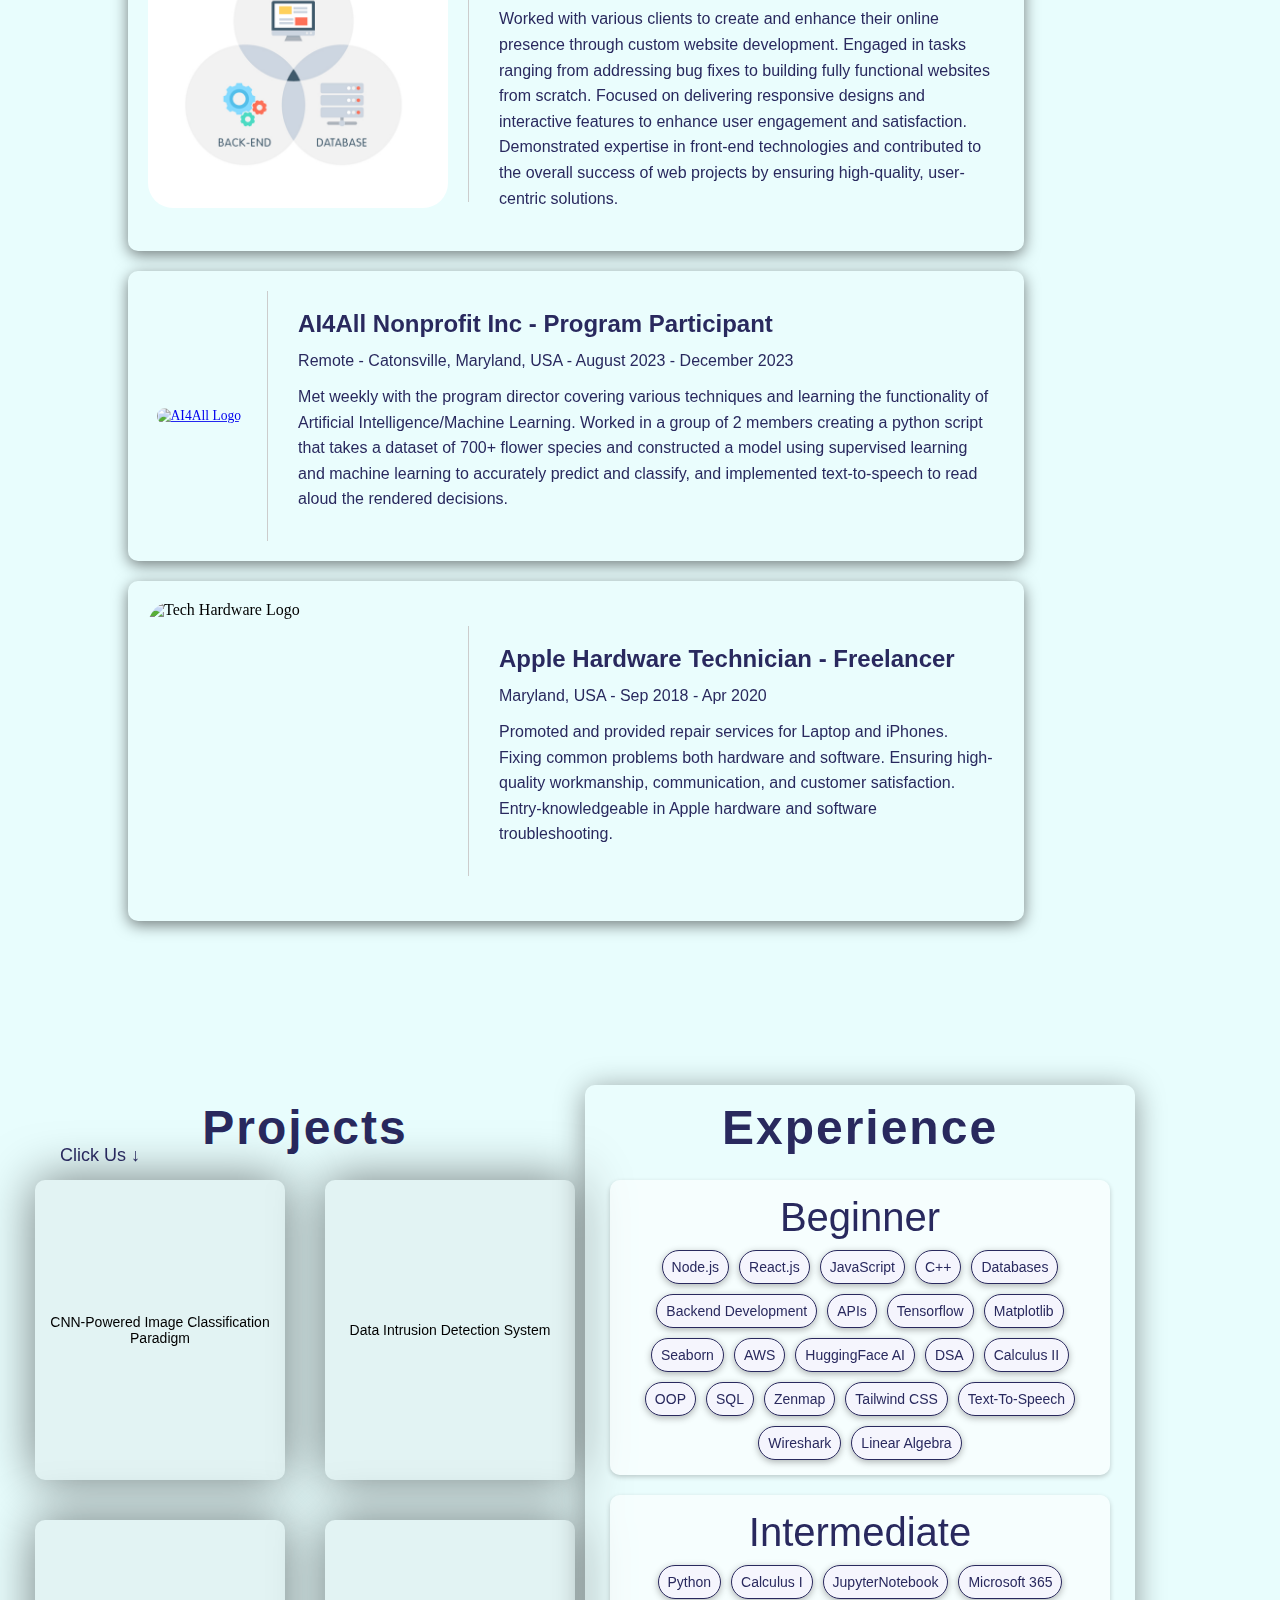
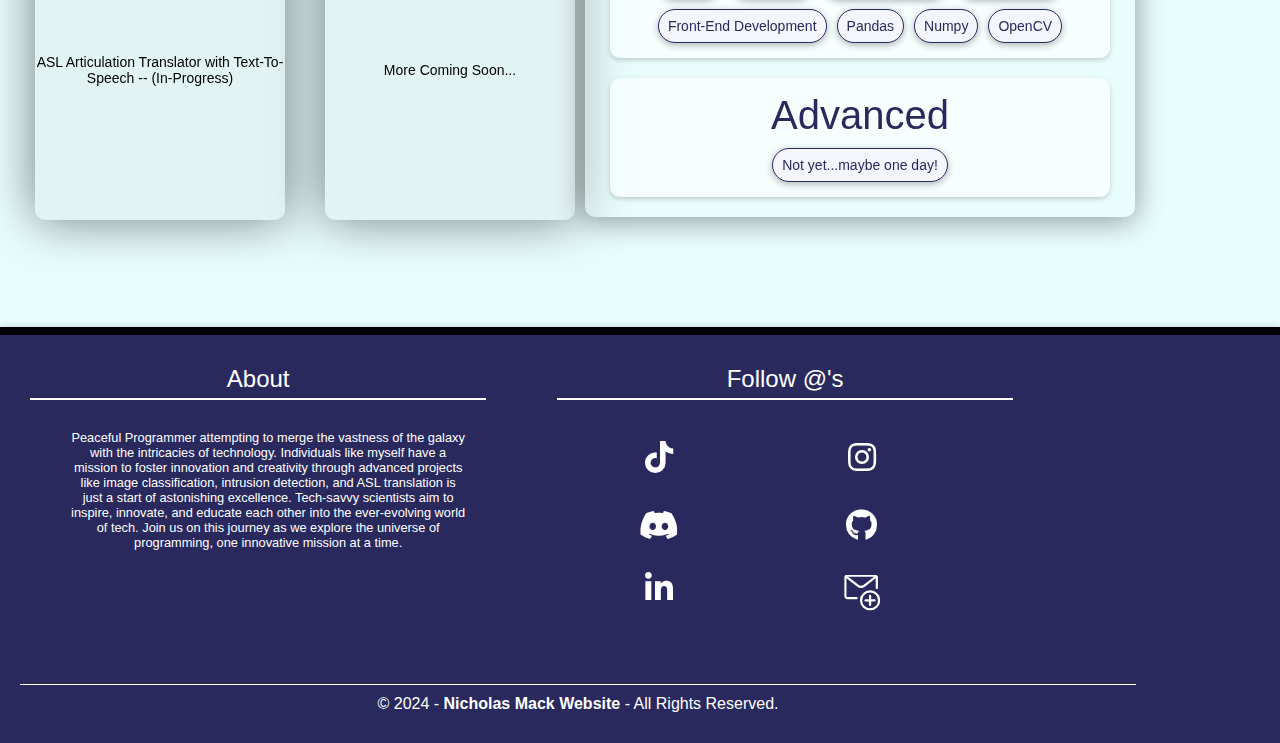
==== commit 512b8d70: "Update index.html" ====
--- a/index.html
+++ b/index.html
@@ -121,11 +121,11 @@
                 </style>
                 <h2>Headstarter AI - SWE Fellow</h2>
                 <p><strong>Remote - Long Island City, NY, United States - July 2024 - September 2024</strong></p>
-                <!--<p>As a Software Engineering fellow @ Headstarter AI, over 5 weeks (July 2024 - Sept 2024), I will be working on five AI related projects, aiming to scale up to great depths with my final project which is taking a small startup's current background and build it using biz requirements. This SWE opportunity enhanced my vision and potential, my very own personal brand, various interview prep skills, and importance of network and collaboration.</p>-->
+                <!--<p>As a Software Engineering fellow @ Headstarter AI, over 5 weeks (July 2024 - Sept 2024), I will be working on five AI-related projects, aiming to scale up to great depths with my final project which is taking a small startup's current background and build it using biz requirements. This SWE opportunity enhanced my vision and potential, my very own personal brand, various interview prep skills, and importance of network and collaboration.</p>-->
                 <p>During the first two weeks, I focused on a solo project, where fellows created a personal website. Then soon enough our team decided to gather and collaboratively develop a Pantry Tracker application. For these projects, I utilized HTML, CSS, ReactJS, and Next.js.
-                    In the subsequent weeks we gained very rigorous tasks. However, leading into these upcoming weeks with a lovely teammate <a id="hsai-team"href="https://www.linkedin.com/in/sadiatijjani/" target="_blank">Sadia Tijjani</a>, we couldn't wait to lean and embrace the SWE journey together. We developed an AI Customer Support system and integrated it with OpenAI, Next.js, and AWS. This was followed by the AI Flashcards & Stripe project, where I worked on integrating OpenAI, Auth, and StripeAPI functionalities.
+                    In the subsequent weeks, we gained very rigorous tasks. We developed an AI Customer Support system and integrated it with OpenAI, Next.js, and AWS. This was followed by the AI Flashcards & Stripe project, where I worked on integrating OpenAI, Auth, and StripeAPI functionalities.
                     Later, I contributed to an imitation of Rate My Professor utilizing AI, particularly involved using Retrieval-Augmented Generation (RAG), OpenAI, and vector-based technologies.
-                    In the final phase, we focused on the project Track B, which was concentrating on branding, meeting deadlines, and enhancing the user interface of a small startups biz requirements. We culminated the experience by presenting our work to an Software engineer, effectively communicating our project outcomes and goals.</p>
+                    In the final phase, we focused on the project Track B, which concentrated on branding, meeting deadlines, and enhancing the user interface of a small startup biz requirements. We culminated the experience by presenting our work to a Software engineer, effectively communicating our project outcomes and goals.</p>
             </div>
         </div>
 
@@ -135,11 +135,11 @@
             <div class="experience-details">
                 <h2>Resilience Inc - AI Software Engineer Intern</h2>
                 <p><strong>Remote - Tampa, Florida, USA - June 2024 - Present</strong></p>
-                <p>Enhancing software and intergrating AI, ML, and NLP into my work. Developing new user-facing
+                <p>Enhancing software and integrating AI, ML, and NLP into my work. Developing new user-facing
                     features using Firebase and addressing bug fixes, and efficiently building reusable code for great
-                    scalability and maintainability. Continuosly becoming more acclimated authentication and user management
+                    scalability and maintainability. Continuously becoming more acclimated to authentication and user management
                     systems to improve security and user experience, as well as ensuring secure data storage on both
-                    client-side devices and servers. Working alongside senior software engineer solving problems and collaborating
+                    client-side devices and servers. Working alongside senior software engineers solving problems and collaborating
                     with other <a id="resinc"href="https://www.linkedin.com/company/selprograms/mycompany/" target="_blank">Resilience Inc</a> divisions.
                 </p>
 
